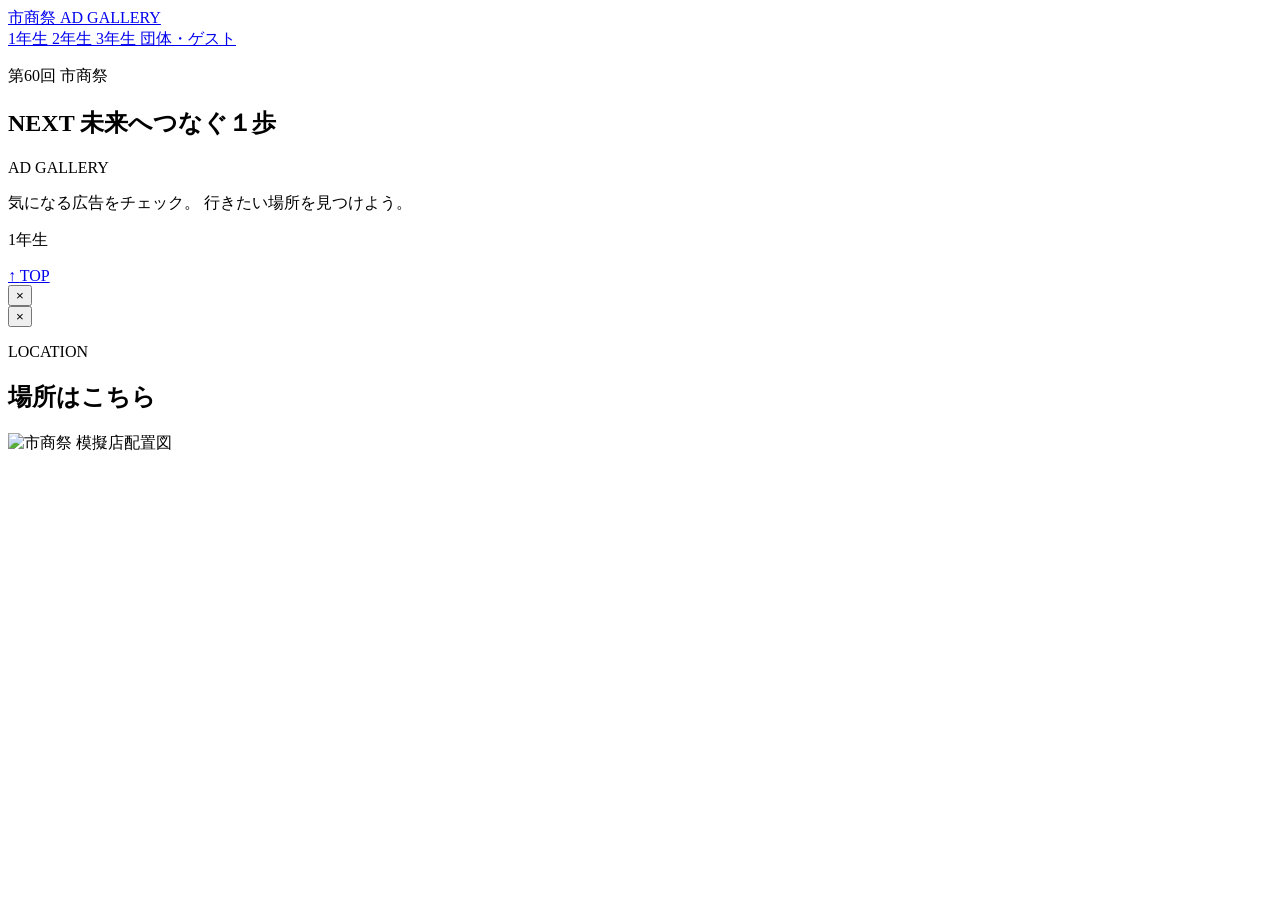
==== gallery-1.html @ 20b65d47 "Create gallery-1.html" ====
<!DOCTYPE html>
<html lang="ja">

<head>
  <meta charset="UTF-8">

  <meta
    name="viewport"
    content="width=device-width, initial-scale=1.0"
  >

  <title>1年生｜市商祭 AD GALLERY</title>

  <meta
    name="description"
    content="市商祭の1年生クラス広告ギャラリー。1A〜1Eの広告と模擬店の場所をチェックできます。"
  >

  <link
    rel="stylesheet"
    href="gallery.css"
  >
</head>


<body
  data-gallery-group="grade1"
  id="top"
>


  <!-- =========================
       FIXED HEADER
  ========================== -->

  <header class="gallery-header">

    <a
      href="#top"
      class="gallery-logo"
    >
      市商祭
      <span>AD GALLERY</span>
    </a>


    <nav class="grade-nav">

      <a
        href="gallery-1.html"
        class="grade-nav-link active"
      >
        1年生
      </a>

      <a
        href="gallery-2.html"
        class="grade-nav-link"
      >
        2年生
      </a>

      <a
        href="gallery-3.html"
        class="grade-nav-link"
      >
        3年生
      </a>

      <a
        href="gallery-other.html"
        class="grade-nav-link"
      >
        団体・ゲスト
      </a>

    </nav>

  </header>



  <main>


    <!-- =========================
         HERO
    ========================== -->

    <section class="gallery-hero">

      <div class="hero-decoration hero-decoration-a"></div>
      <div class="hero-decoration hero-decoration-b"></div>
      <div class="hero-decoration hero-decoration-c"></div>

      <p class="festival-label">
        第60回 市商祭
      </p>

      <h1>
        <span>NEXT</span>
        未来へつなぐ１歩
      </h1>

      <p class="gallery-title">
        AD GALLERY
      </p>

      <p class="gallery-intro">
        気になる広告をチェック。
        行きたい場所を見つけよう。
      </p>

    </section>



    <!-- =========================
         CLASS INDEX
    ========================== -->

    <section class="class-index">

      <p class="index-label">
        1年生
      </p>

      <div
        class="class-index-grid"
        id="classIndex"
      ></div>

    </section>



    <!-- =========================
         GALLERY
    ========================== -->

    <section
      class="ads-container"
      id="adsContainer"
    ></section>


  </main>



  <!-- TOP BUTTON -->

  <a
    href="#top"
    class="back-top"
    aria-label="ページ上部へ戻る"
  >
    ↑
    <span>TOP</span>
  </a>



  <!-- =========================
       IMAGE MODAL
  ========================== -->

  <div
    class="modal image-modal"
    id="imageModal"
    aria-hidden="true"
  >

    <button
      class="modal-close"
      data-close-modal
      aria-label="閉じる"
    >
      ×
    </button>

    <img
      src=""
      alt=""
      id="modalImage"
      class="modal-poster"
    >

  </div>



  <!-- =========================
       MAP MODAL
  ========================== -->

  <div
    class="modal map-modal"
    id="mapModal"
    aria-hidden="true"
  >

    <button
      class="modal-close"
      data-close-map
      aria-label="閉じる"
    >
      ×
    </button>

    <div class="map-modal-card">

      <div class="map-modal-heading">

        <p>
          LOCATION
        </p>

        <h2 id="mapModalTitle">
          場所はこちら
        </h2>

      </div>


      <div
        class="map-stage"
        id="mapStage"
      >

        <img
          src="images/gallery/map.jpg"
          alt="市商祭 模擬店配置図"
          class="map-image"
        >

        <div
          class="map-marker"
          id="mapMarker"
        >
          <span id="mapMarkerLabel"></span>
        </div>

      </div>

    </div>

  </div>



  <script src="gallery.js"></script>

</body>
</html>
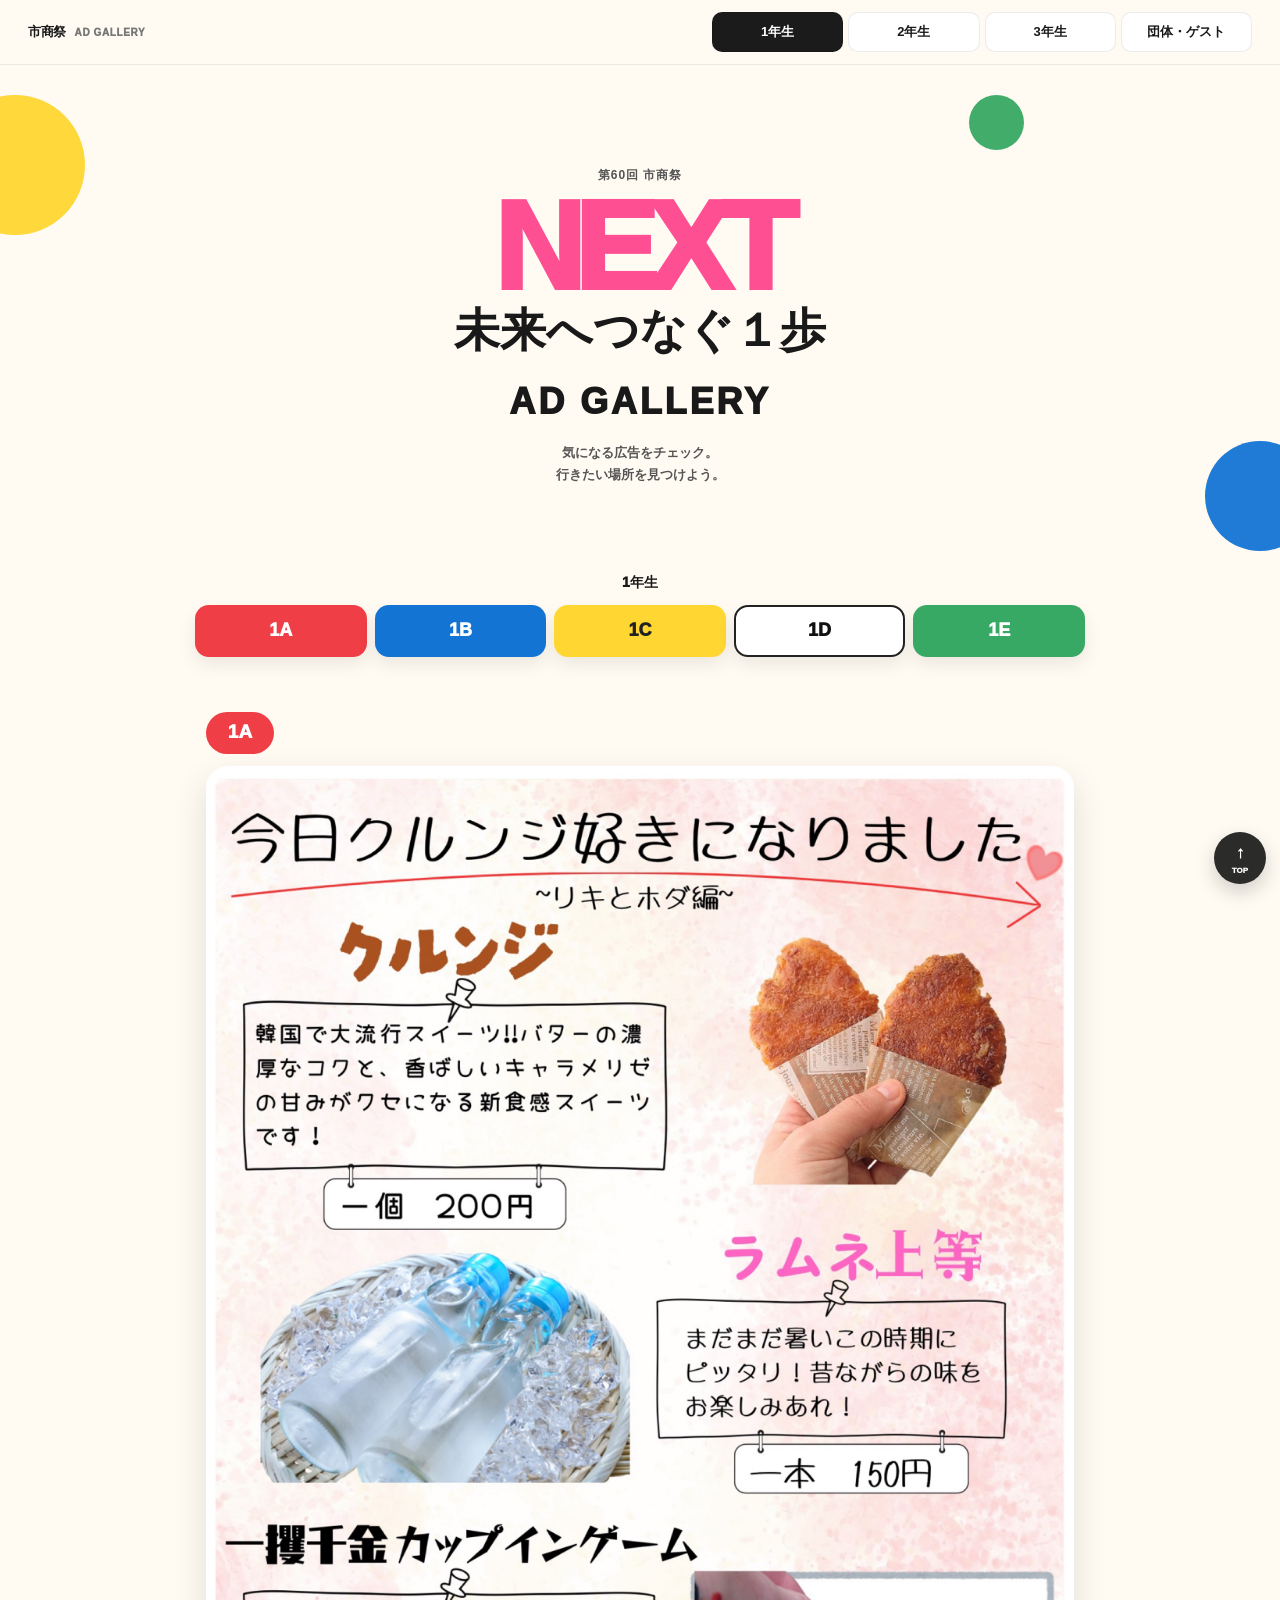
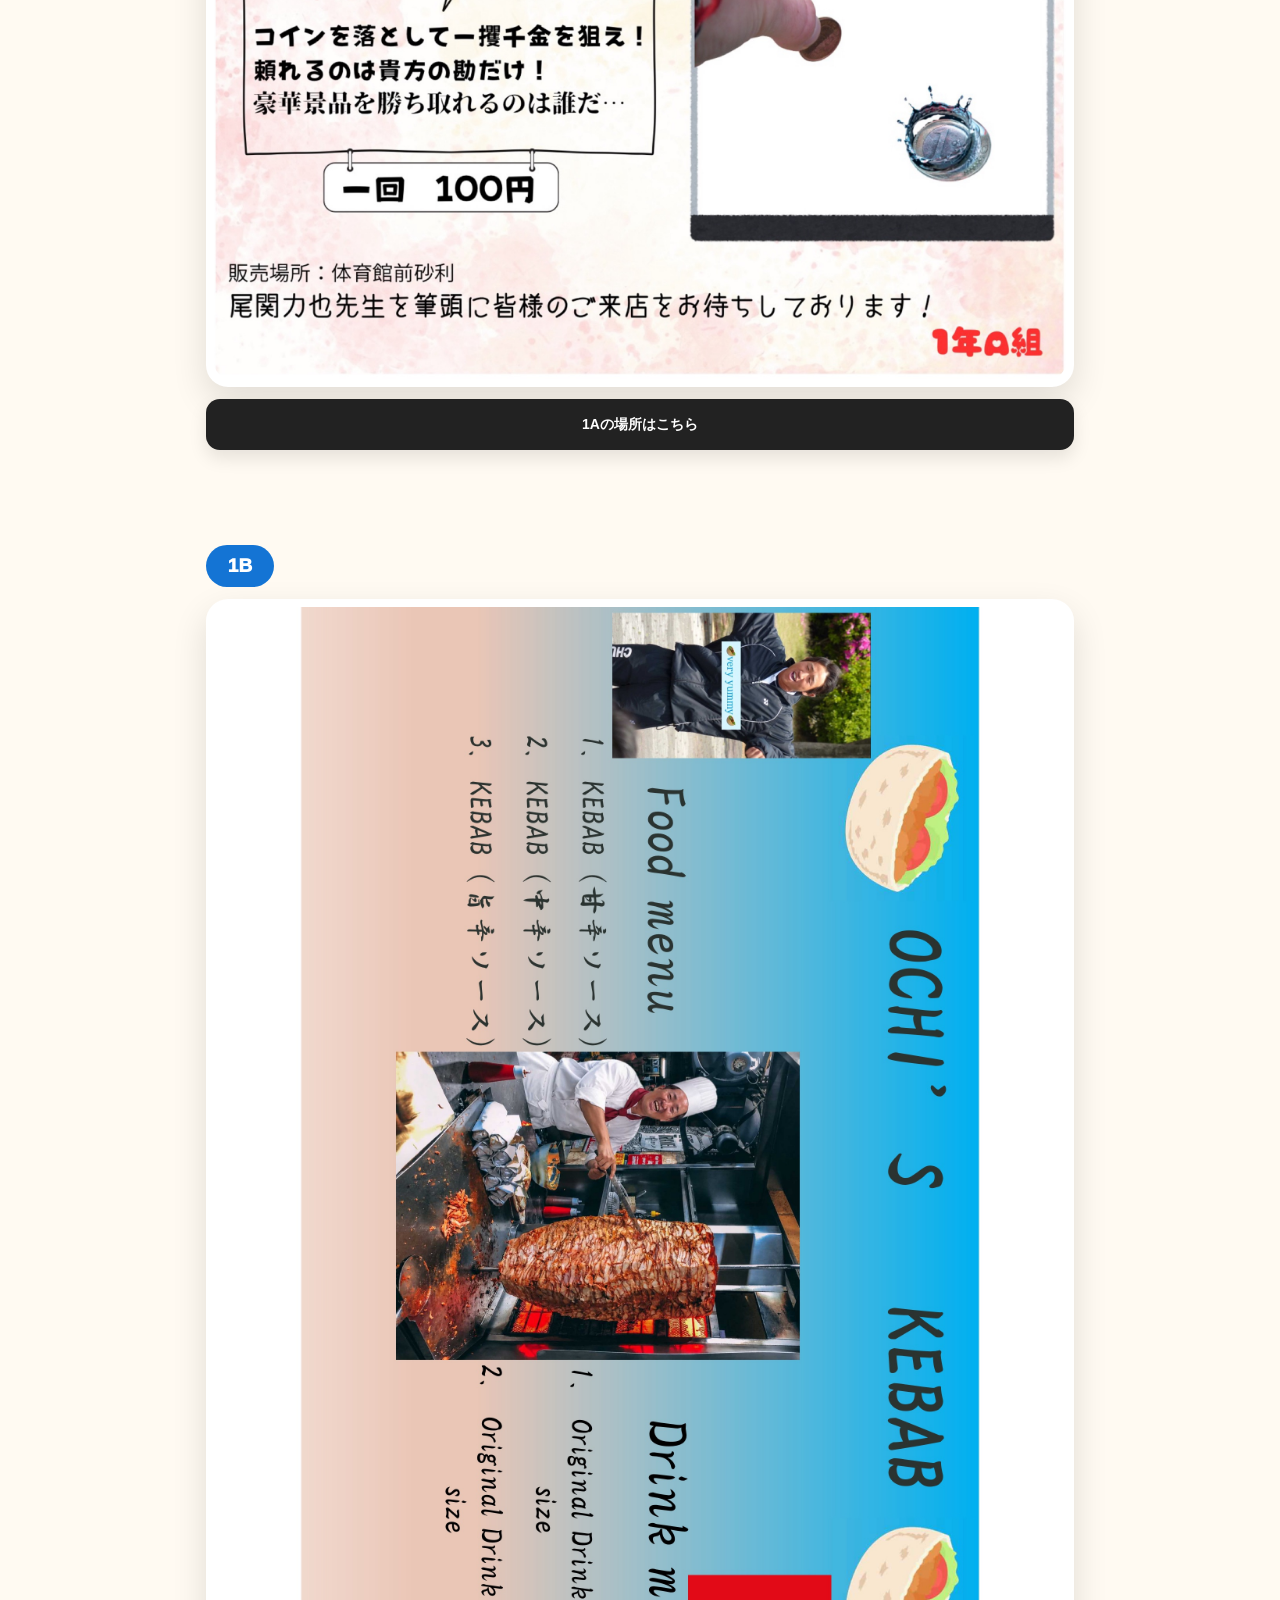
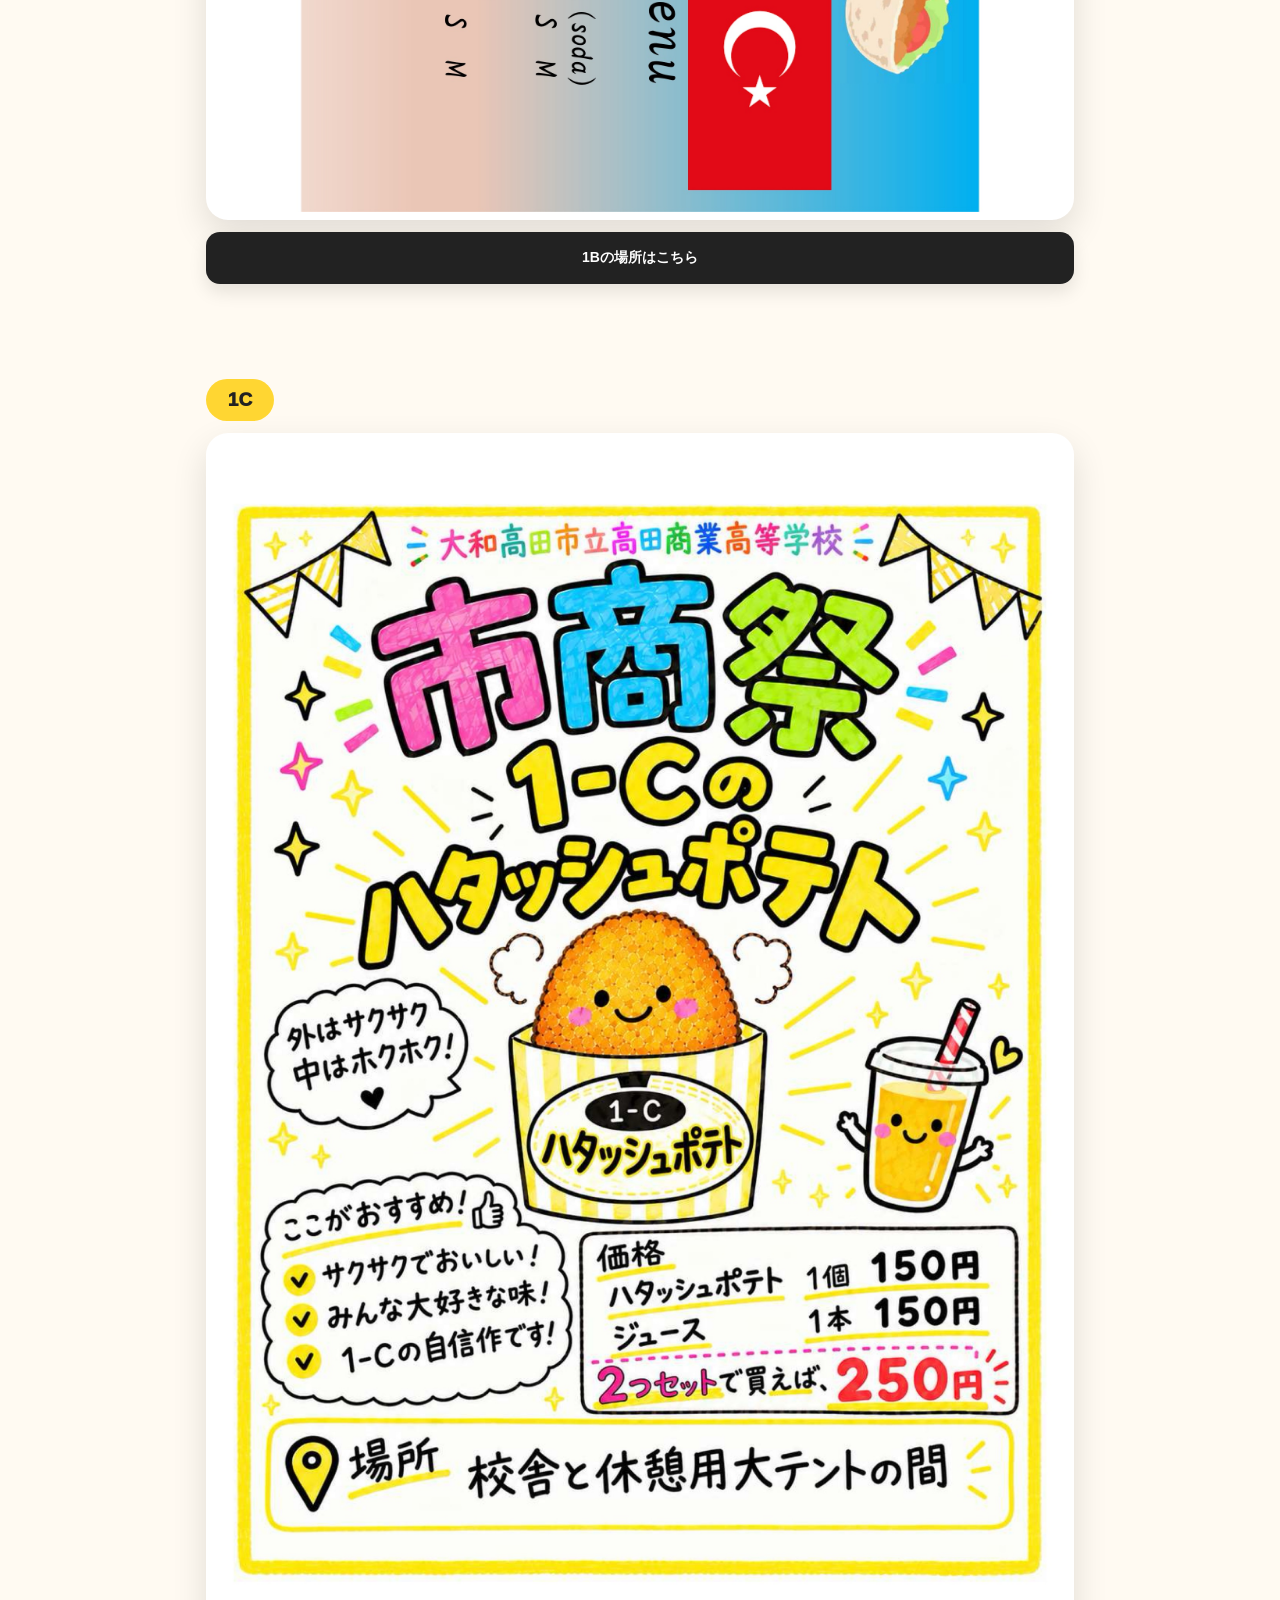
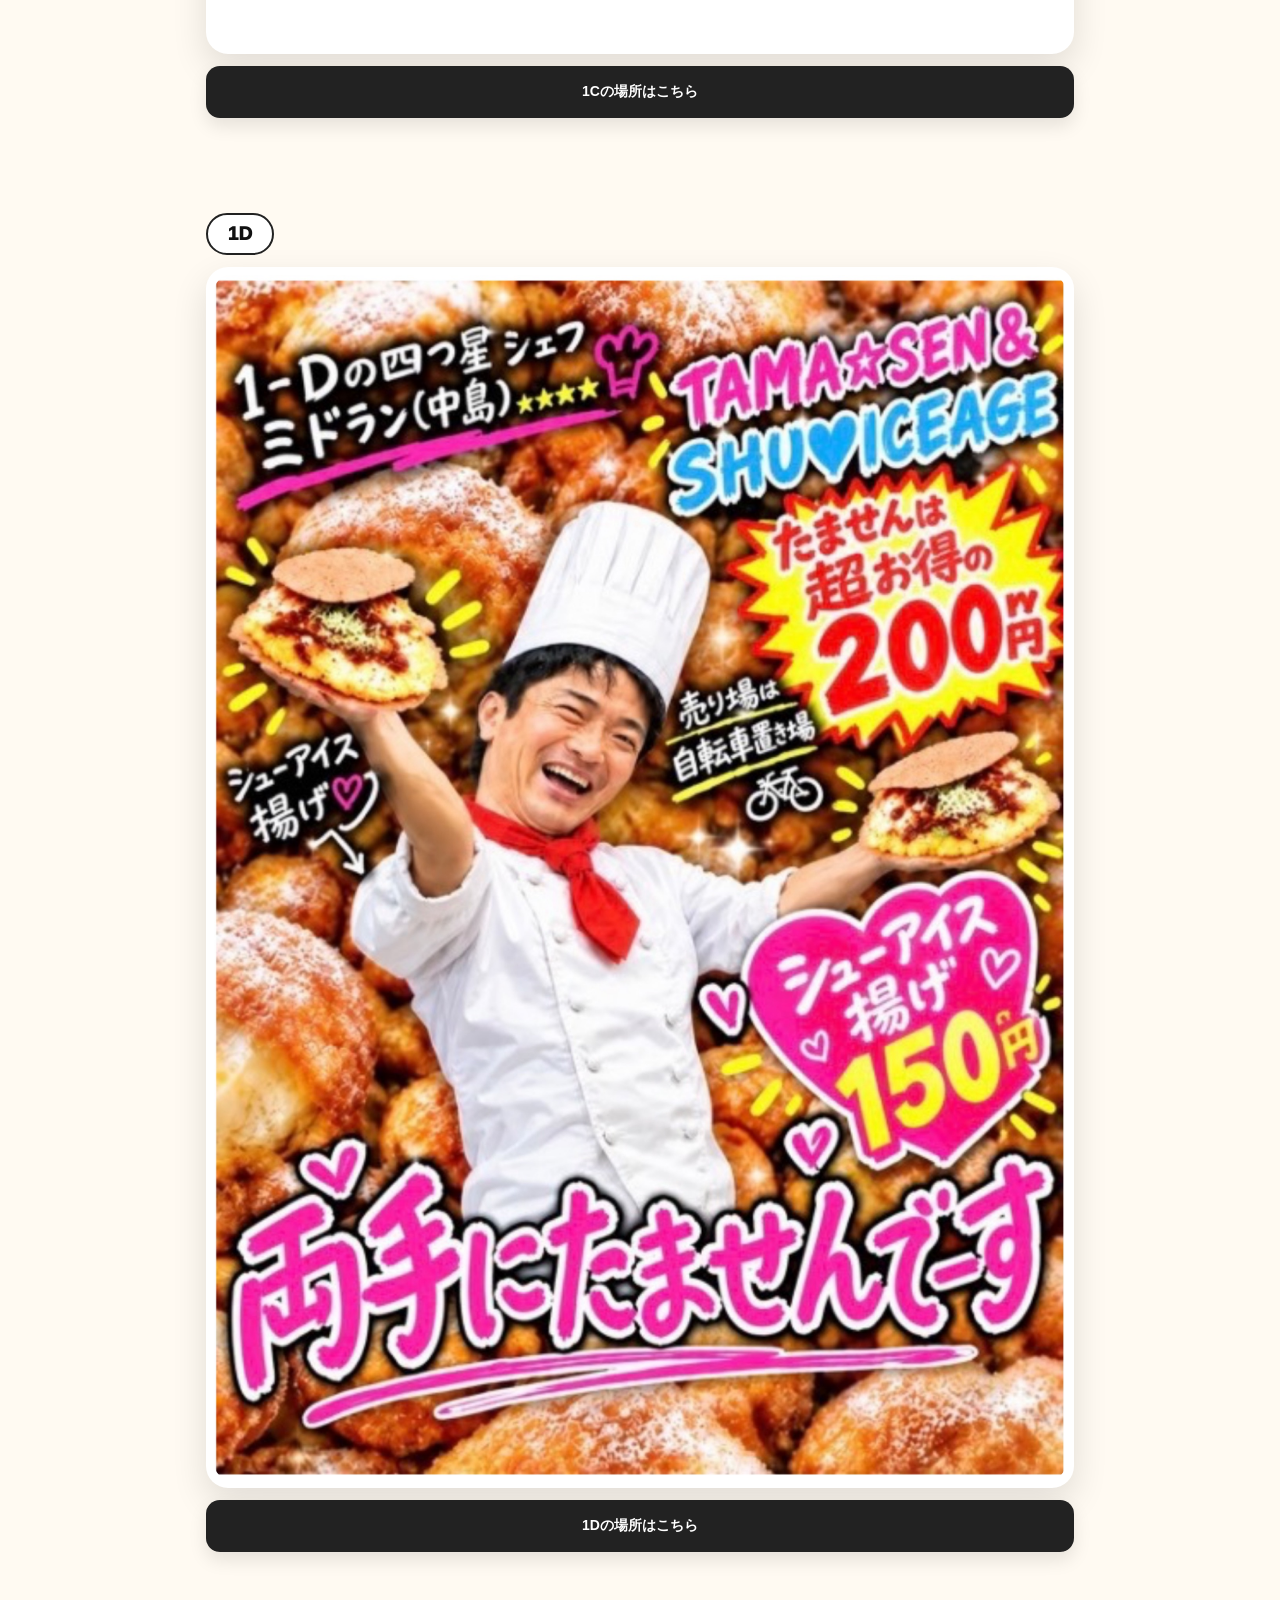
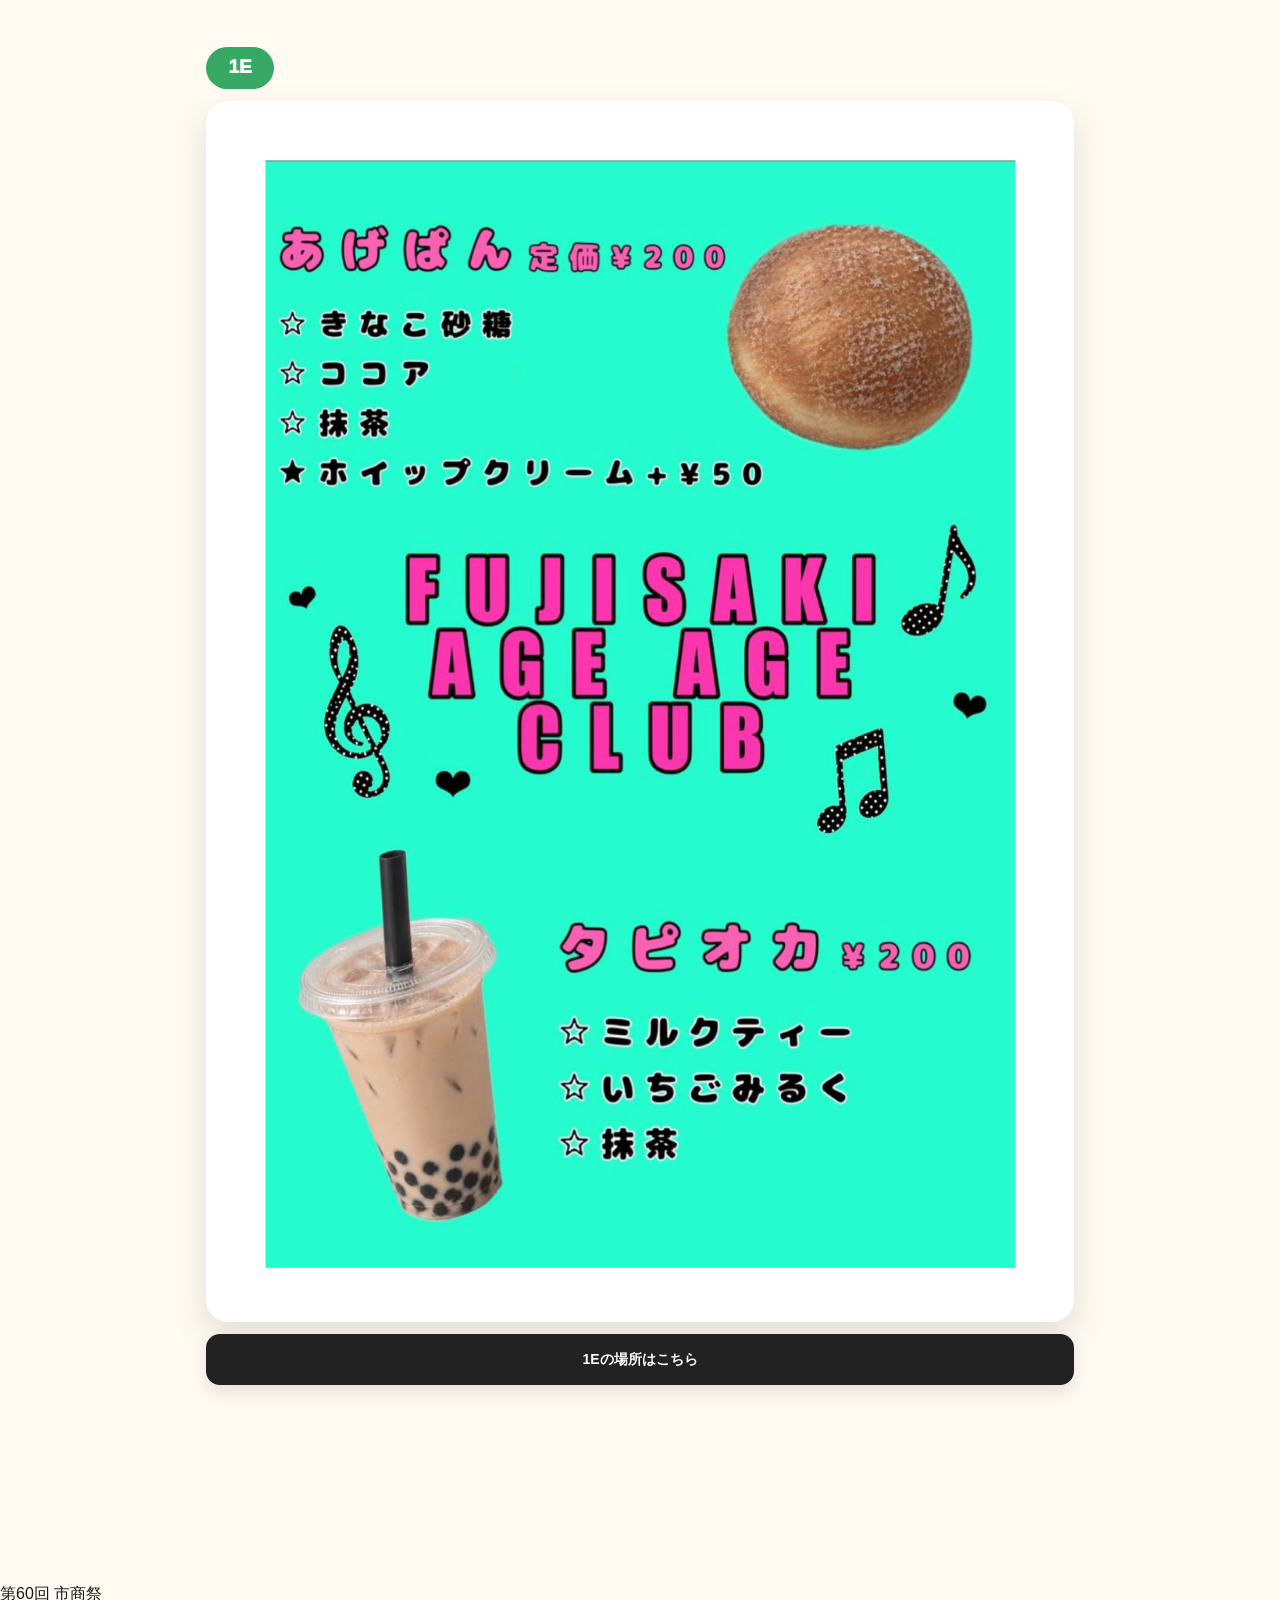
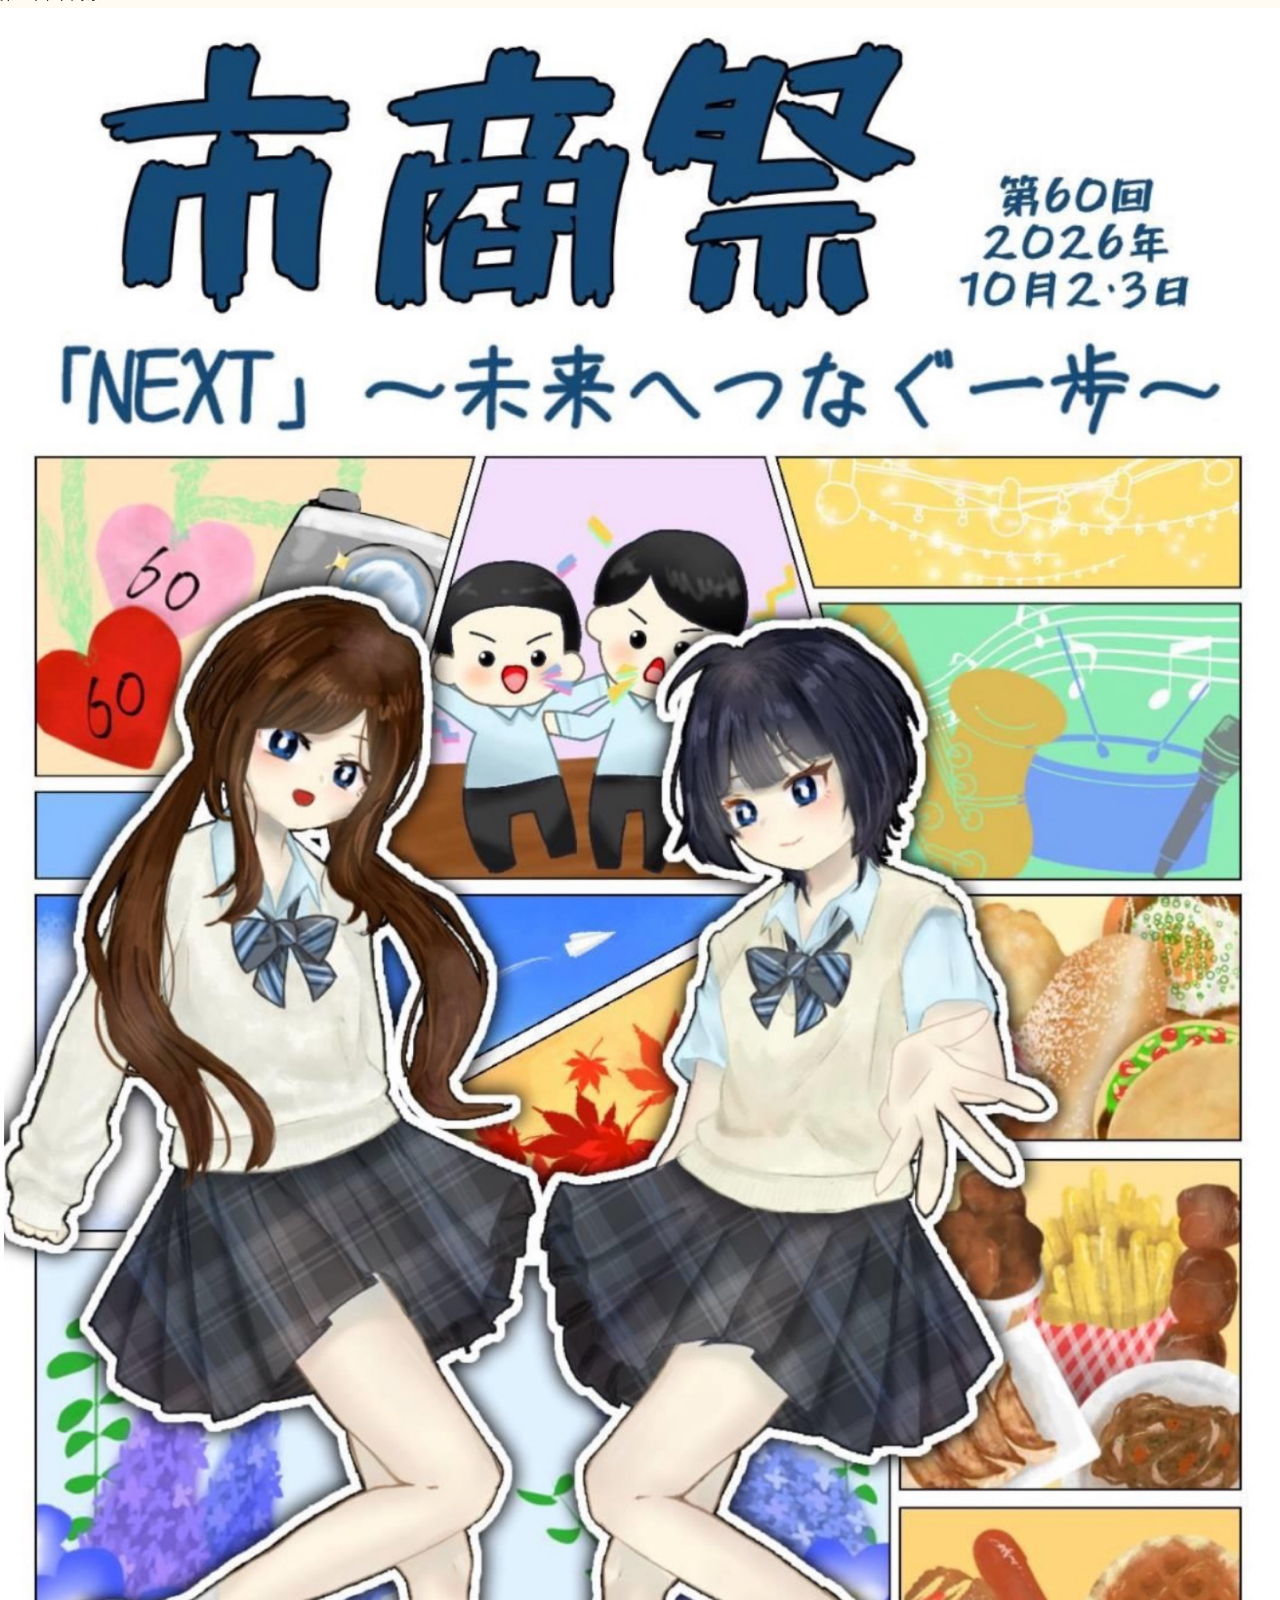
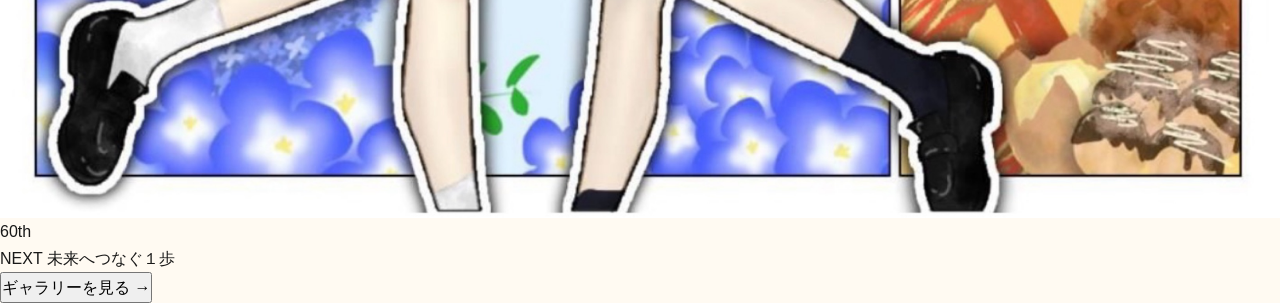
==== commit aa91c50a: "Update gallery-1.html" ====
--- a/gallery-1.html
+++ b/gallery-1.html
@@ -13,7 +13,7 @@
 
   <meta
     name="description"
-    content="市商祭の1年生クラス広告ギャラリー。1A〜1Eの広告と模擬店の場所をチェックできます。"
+    content="第60回市商祭 1年生の広告ギャラリーです。"
   >
 
   <link
@@ -24,8 +24,8 @@
 
 
 <body
+  id="top"
   data-gallery-group="grade1"
-  id="top"
 >
 
 
@@ -83,9 +83,7 @@
   <main>
 
 
-    <!-- =========================
-         HERO
-    ========================== -->
+    <!-- HERO -->
 
     <section class="gallery-hero">
 
@@ -107,7 +105,7 @@
       </p>
 
       <p class="gallery-intro">
-        気になる広告をチェック。
+        気になる広告をチェック。<br>
         行きたい場所を見つけよう。
       </p>
 
@@ -115,9 +113,7 @@
 
 
 
-    <!-- =========================
-         CLASS INDEX
-    ========================== -->
+    <!-- INDEX -->
 
     <section class="class-index">
 
@@ -134,9 +130,7 @@
 
 
 
-    <!-- =========================
-         GALLERY
-    ========================== -->
+    <!-- ADS -->
 
     <section
       class="ads-container"
@@ -148,7 +142,7 @@
 
 
 
-  <!-- TOP BUTTON -->
+  <!-- TOP -->
 
   <a
     href="#top"
@@ -162,8 +156,63 @@
 
 
   <!-- =========================
-       IMAGE MODAL
+       FIRST VISIT COVER
   ========================== -->
+
+  <div
+    class="cover-overlay"
+    id="coverOverlay"
+    aria-hidden="true"
+  >
+
+    <div class="cover-card">
+
+      <div class="cover-tag">
+        第60回 市商祭
+      </div>
+
+      <div class="cover-image-wrap">
+
+        <div class="cover-back-shape"></div>
+
+        <img
+          src="images/gallery/cover.jpg"
+          alt="第60回市商祭 表紙"
+          class="cover-image"
+        >
+
+        <span class="cover-sticker">
+          60th
+        </span>
+
+      </div>
+
+
+      <div class="cover-bottom">
+
+        <p class="cover-theme">
+          NEXT
+          <span>未来へつなぐ１歩</span>
+        </p>
+
+        <button
+          type="button"
+          class="cover-enter"
+          id="coverEnter"
+        >
+          ギャラリーを見る
+          <span>→</span>
+        </button>
+
+      </div>
+
+    </div>
+
+  </div>
+
+
+
+  <!-- IMAGE MODAL -->
 
   <div
     class="modal image-modal"
@@ -190,9 +239,7 @@
 
 
 
-  <!-- =========================
-       MAP MODAL
-  ========================== -->
+  <!-- MAP MODAL -->
 
   <div
     class="modal map-modal"
@@ -208,6 +255,7 @@
       ×
     </button>
 
+
     <div class="map-modal-card">
 
       <div class="map-modal-heading">
@@ -223,10 +271,7 @@
       </div>
 
 
-      <div
-        class="map-stage"
-        id="mapStage"
-      >
+      <div class="map-stage">
 
         <img
           src="images/gallery/map.jpg"
--- a/gallery.css
+++ b/gallery.css
@@ -0,0 +1,1353 @@
+/* ========================================
+   RESET
+======================================== */
+
+* {
+  box-sizing: border-box;
+  margin: 0;
+  padding: 0;
+}
+
+
+html {
+  scroll-behavior: smooth;
+  scroll-padding-top: 120px;
+}
+
+
+body {
+
+  font-family:
+    -apple-system,
+    BlinkMacSystemFont,
+    "Segoe UI",
+    "Noto Sans JP",
+    "Yu Gothic",
+    sans-serif;
+
+  color: #191919;
+
+  background:
+    #fffaf2;
+
+  line-height: 1.7;
+
+  overflow-x: hidden;
+
+}
+
+
+img {
+  display: block;
+  max-width: 100%;
+}
+
+
+a {
+  color: inherit;
+  text-decoration: none;
+}
+
+
+button {
+  font: inherit;
+}
+
+
+
+/* ========================================
+   COLORS
+======================================== */
+
+:root {
+
+  --red: #ef3e45;
+
+  --blue: #1474d4;
+
+  --yellow: #ffd632;
+
+  --black: #1b1b1b;
+
+  --green: #38a965;
+
+  --pink: #ff4f93;
+
+  --orange: #f06b40;
+
+  --cyan: #28c2e5;
+
+  --cream: #fffaf2;
+
+  --white: #ffffff;
+
+}
+
+
+
+/* ========================================
+   FIXED HEADER
+======================================== */
+
+.gallery-header {
+
+  position: sticky;
+
+  top: 0;
+
+  z-index: 1000;
+
+  padding:
+    10px
+    10px
+    11px;
+
+  background:
+    rgba(
+      255,
+      250,
+      242,
+      0.96
+    );
+
+  backdrop-filter:
+    blur(12px);
+
+  -webkit-backdrop-filter:
+    blur(12px);
+
+  border-bottom:
+    1px solid
+    rgba(
+      0,
+      0,
+      0,
+      0.07
+    );
+
+}
+
+
+.gallery-logo {
+
+  display: block;
+
+  margin-bottom: 8px;
+
+  font-size: 13px;
+
+  font-weight: 950;
+
+  letter-spacing: -0.02em;
+
+}
+
+
+.gallery-logo span {
+
+  margin-left: 5px;
+
+  color: #777;
+
+  font-size: 10px;
+
+  letter-spacing: 0.06em;
+
+}
+
+
+
+/* ========================================
+   PAGE NAV
+======================================== */
+
+.grade-nav {
+
+  display: grid;
+
+  grid-template-columns:
+    repeat(
+      4,
+      minmax(0, 1fr)
+    );
+
+  gap: 5px;
+
+}
+
+
+.grade-nav-link {
+
+  display: flex;
+
+  align-items: center;
+
+  justify-content: center;
+
+  min-height: 40px;
+
+  padding:
+    8px
+    3px;
+
+  border:
+    1px solid
+    rgba(
+      0,
+      0,
+      0,
+      0.08
+    );
+
+  border-radius: 10px;
+
+  text-align: center;
+
+  background: #fff;
+
+  font-size:
+    clamp(
+      10px,
+      2.8vw,
+      13px
+    );
+
+  font-weight: 900;
+
+  line-height: 1.2;
+
+  white-space: nowrap;
+
+  transition:
+    transform 0.2s ease,
+    background 0.2s ease,
+    color 0.2s ease;
+
+}
+
+
+.grade-nav-link:active {
+
+  transform:
+    scale(0.96);
+
+}
+
+
+.grade-nav-link.active {
+
+  color: #fff;
+
+  background:
+    var(--black);
+
+}
+
+
+
+/* ========================================
+   HERO
+======================================== */
+
+.gallery-hero {
+
+  position: relative;
+
+  overflow: hidden;
+
+  padding:
+    70px
+    20px
+    65px;
+
+  text-align: center;
+
+  background:
+    var(--cream);
+
+}
+
+
+.festival-label {
+
+  position: relative;
+
+  z-index: 2;
+
+  color: #555;
+
+  font-size: 12px;
+
+  font-weight: 900;
+
+  letter-spacing: 0.08em;
+
+}
+
+
+.gallery-hero h1 {
+
+  position: relative;
+
+  z-index: 2;
+
+  margin-top: 8px;
+
+  font-size:
+    clamp(
+      24px,
+      8vw,
+      46px
+    );
+
+  line-height: 1.1;
+
+  font-weight: 950;
+
+}
+
+
+.gallery-hero h1 span {
+
+  display: block;
+
+  margin-bottom: 4px;
+
+  color:
+    var(--pink);
+
+  font-size:
+    clamp(
+      65px,
+      21vw,
+      125px
+    );
+
+  line-height: 0.86;
+
+  letter-spacing: -0.08em;
+
+}
+
+
+.gallery-title {
+
+  position: relative;
+
+  z-index: 2;
+
+  margin-top: 16px;
+
+  font-size:
+    clamp(
+      20px,
+      6vw,
+      36px
+    );
+
+  font-weight: 950;
+
+  letter-spacing: 0.08em;
+
+}
+
+
+.gallery-intro {
+
+  position: relative;
+
+  z-index: 2;
+
+  margin-top: 9px;
+
+  color: #555;
+
+  font-size: 13px;
+
+  font-weight: 700;
+
+}
+
+
+
+/* ========================================
+   HERO DECORATION
+======================================== */
+
+.hero-decoration {
+
+  position: absolute;
+
+  border-radius: 50%;
+
+  opacity: 0.95;
+
+}
+
+
+.hero-decoration-a {
+
+  width: 140px;
+
+  height: 140px;
+
+  left: -55px;
+
+  top: 30px;
+
+  background:
+    var(--yellow);
+
+}
+
+
+.hero-decoration-b {
+
+  width: 110px;
+
+  height: 110px;
+
+  right: -35px;
+
+  bottom: 25px;
+
+  background:
+    var(--blue);
+
+}
+
+
+.hero-decoration-c {
+
+  width: 55px;
+
+  height: 55px;
+
+  right: 20%;
+
+  top: 30px;
+
+  background:
+    var(--green);
+
+}
+
+
+
+/* ========================================
+   CLASS / GROUP INDEX
+======================================== */
+
+.class-index {
+
+  position: relative;
+
+  z-index: 4;
+
+  max-width: 950px;
+
+  margin:
+    -25px
+    auto
+    35px;
+
+  padding: 18px;
+
+}
+
+
+.index-label {
+
+  margin-bottom: 10px;
+
+  text-align: center;
+
+  font-size: 14px;
+
+  font-weight: 950;
+
+}
+
+
+.class-index-grid {
+
+  display: grid;
+
+  grid-template-columns:
+    repeat(
+      5,
+      1fr
+    );
+
+  gap: 8px;
+
+}
+
+
+.index-button {
+
+  min-height: 52px;
+
+  display: flex;
+
+  align-items: center;
+
+  justify-content: center;
+
+  padding:
+    5px;
+
+  border-radius: 14px;
+
+  text-align: center;
+
+  font-size: 18px;
+
+  font-weight: 950;
+
+  line-height: 1.2;
+
+  box-shadow:
+    0
+    8px
+    18px
+    rgba(
+      0,
+      0,
+      0,
+      0.08
+    );
+
+  transition:
+    transform 0.2s ease;
+
+}
+
+
+.index-button:active {
+
+  transform:
+    scale(0.94);
+
+}
+
+
+
+/* ========================================
+   CLASS COLORS
+======================================== */
+
+.color-a {
+
+  color: #fff;
+
+  background:
+    var(--red);
+
+}
+
+
+.color-b {
+
+  color: #fff;
+
+  background:
+    var(--blue);
+
+}
+
+
+.color-c {
+
+  color: #222;
+
+  background:
+    var(--yellow);
+
+}
+
+
+.color-d {
+
+  color: #111;
+
+  background: #fff;
+
+  border:
+    2px solid #222;
+
+}
+
+
+.color-e {
+
+  color: #fff;
+
+  background:
+    var(--green);
+
+}
+
+
+
+/* ========================================
+   OTHER INDEX
+======================================== */
+
+.other-index {
+
+  grid-template-columns:
+    repeat(
+      2,
+      1fr
+    );
+
+}
+
+
+.other-index-button {
+
+  min-height: 52px;
+
+  padding:
+    8px
+    6px;
+
+  color: #fff;
+
+  background:
+    linear-gradient(
+      135deg,
+      var(--pink),
+      var(--orange)
+    );
+
+  font-size: 12px;
+
+  line-height: 1.25;
+
+}
+
+
+
+/* ========================================
+   ADS
+======================================== */
+
+.ads-container {
+
+  width: 100%;
+
+  max-width: 900px;
+
+  margin: 0 auto;
+
+  padding:
+    0
+    16px
+    100px;
+
+}
+
+
+.ad-card {
+
+  margin-bottom: 70px;
+
+  scroll-margin-top: 120px;
+
+}
+
+
+.ad-heading {
+
+  margin-bottom: 12px;
+
+  display: flex;
+
+  align-items: center;
+
+  gap: 10px;
+
+}
+
+
+.ad-class-label {
+
+  display: inline-flex;
+
+  align-items: center;
+
+  justify-content: center;
+
+  min-width: 68px;
+
+  min-height: 42px;
+
+  padding:
+    7px
+    15px;
+
+  border-radius: 999px;
+
+  text-align: center;
+
+  font-size: 19px;
+
+  font-weight: 950;
+
+  line-height: 1.2;
+
+}
+
+
+.group-label {
+
+  color: #fff;
+
+  background:
+    linear-gradient(
+      135deg,
+      var(--pink),
+      var(--orange)
+    );
+
+}
+
+
+
+/* ========================================
+   POSTER
+======================================== */
+
+.ad-poster-frame {
+
+  width: 100%;
+
+  overflow: hidden;
+
+  padding: 5px;
+
+  border-radius: 22px;
+
+  background: white;
+
+  box-shadow:
+    0
+    14px
+    35px
+    rgba(
+      0,
+      0,
+      0,
+      0.12
+    );
+
+}
+
+
+.ad-poster {
+
+  display: block;
+
+  width: 100%;
+
+  height: auto;
+
+  max-height: none;
+
+  object-fit: contain;
+
+  border-radius: 17px;
+
+  cursor: zoom-in;
+
+}
+
+
+
+/* ========================================
+   LOCATION BUTTON
+======================================== */
+
+.location-button {
+
+  width: 100%;
+
+  margin-top: 12px;
+
+  padding:
+    14px
+    18px;
+
+  border: 0;
+
+  border-radius: 14px;
+
+  color: white;
+
+  background: #222;
+
+  font-size: 14px;
+
+  font-weight: 900;
+
+  cursor: pointer;
+
+  box-shadow:
+    0
+    8px
+    18px
+    rgba(
+      0,
+      0,
+      0,
+      0.10
+    );
+
+  transition:
+    transform 0.2s ease,
+    opacity 0.2s ease;
+
+}
+
+
+.location-button:active {
+
+  transform:
+    scale(0.98);
+
+}
+
+
+
+/* ========================================
+   DAY 1 NOTICE
+======================================== */
+
+.day1-notice {
+
+  margin-top: 12px;
+
+  padding:
+    15px
+    16px;
+
+  border:
+    2px solid
+    #ff9e32;
+
+  border-radius: 15px;
+
+  background:
+    #fff8e9;
+
+}
+
+
+.day1-badge {
+
+  display: inline-block;
+
+  margin-bottom: 5px;
+
+  padding:
+    3px
+    10px;
+
+  border-radius: 999px;
+
+  color: #fff;
+
+  background:
+    #f28a18;
+
+  font-size: 11px;
+
+  font-weight: 950;
+
+  letter-spacing: 0.08em;
+
+}
+
+
+.day1-notice p {
+
+  margin: 0;
+
+  color: #333;
+
+  font-size: 14px;
+
+  font-weight: 800;
+
+  line-height: 1.6;
+
+}
+
+
+
+/* ========================================
+   TOP BUTTON
+======================================== */
+
+.back-top {
+
+  position: fixed;
+
+  right: 14px;
+
+  bottom: 16px;
+
+  z-index: 800;
+
+  width: 52px;
+
+  height: 52px;
+
+  display: flex;
+
+  flex-direction: column;
+
+  align-items: center;
+
+  justify-content: center;
+
+  border-radius: 50%;
+
+  color: white;
+
+  background:
+    rgba(
+      20,
+      20,
+      20,
+      0.90
+    );
+
+  font-size: 16px;
+
+  font-weight: 950;
+
+  box-shadow:
+    0
+    8px
+    20px
+    rgba(
+      0,
+      0,
+      0,
+      0.18
+    );
+
+}
+
+
+.back-top span {
+
+  margin-top: -2px;
+
+  font-size: 8px;
+
+}
+
+
+
+/* ========================================
+   MODAL
+======================================== */
+
+.modal {
+
+  position: fixed;
+
+  inset: 0;
+
+  z-index: 2000;
+
+  display: none;
+
+  align-items: center;
+
+  justify-content: center;
+
+  padding: 16px;
+
+  background:
+    rgba(
+      0,
+      0,
+      0,
+      0.92
+    );
+
+}
+
+
+.modal.is-open {
+
+  display: flex;
+
+}
+
+
+.modal-close {
+
+  position: fixed;
+
+  right: 14px;
+
+  top: 14px;
+
+  z-index: 2200;
+
+  width: 44px;
+
+  height: 44px;
+
+  border: 0;
+
+  border-radius: 50%;
+
+  color: #222;
+
+  background: white;
+
+  font-size: 28px;
+
+  line-height: 1;
+
+  cursor: pointer;
+
+}
+
+
+
+/* ========================================
+   IMAGE MODAL
+======================================== */
+
+.modal-poster {
+
+  width: auto;
+
+  height: auto;
+
+  max-width: 96vw;
+
+  max-height: 94vh;
+
+  object-fit: contain;
+
+}
+
+
+
+/* ========================================
+   MAP MODAL
+======================================== */
+
+.map-modal-card {
+
+  width:
+    min(
+      96vw,
+      1000px
+    );
+
+  max-height: 92vh;
+
+  overflow-y: auto;
+
+  padding: 16px;
+
+  border-radius: 22px;
+
+  background: white;
+
+}
+
+
+.map-modal-heading {
+
+  padding:
+    3px
+    4px
+    12px;
+
+}
+
+
+.map-modal-heading p {
+
+  color: #888;
+
+  font-size: 10px;
+
+  font-weight: 900;
+
+  letter-spacing: 0.12em;
+
+}
+
+
+.map-modal-heading h2 {
+
+  font-size:
+    clamp(
+      24px,
+      7vw,
+      40px
+    );
+
+  line-height: 1.1;
+
+}
+
+
+.map-stage {
+
+  position: relative;
+
+  width: 100%;
+
+  overflow: hidden;
+
+  border-radius: 14px;
+
+  background: #f3f3f3;
+
+}
+
+
+.map-image {
+
+  display: block;
+
+  width: 100%;
+
+  height: auto;
+
+}
+
+
+
+/* ========================================
+   MAP MARKER
+======================================== */
+
+.map-marker {
+
+  position: absolute;
+
+  left: 50%;
+
+  top: 50%;
+
+  min-width: 62px;
+
+  min-height: 62px;
+
+  padding:
+    8px;
+
+  display: flex;
+
+  align-items: center;
+
+  justify-content: center;
+
+  border:
+    5px solid
+    var(--pink);
+
+  border-radius: 999px;
+
+  color: white;
+
+  background:
+    rgba(
+      255,
+      79,
+      147,
+      0.85
+    );
+
+  font-size: 12px;
+
+  font-weight: 950;
+
+  line-height: 1.1;
+
+  text-align: center;
+
+  transform:
+    translate(
+      -50%,
+      -50%
+    );
+
+  box-shadow:
+    0
+    0
+    0
+    8px
+    rgba(
+      255,
+      79,
+      147,
+      0.22
+    );
+
+  animation:
+    markerPulse
+    1.5s
+    infinite;
+
+}
+
+
+@keyframes markerPulse {
+
+  0%,
+  100% {
+
+    transform:
+      translate(
+        -50%,
+        -50%
+      )
+      scale(1);
+
+  }
+
+  50% {
+
+    transform:
+      translate(
+        -50%,
+        -50%
+      )
+      scale(1.08);
+
+  }
+
+}
+
+
+
+/* ========================================
+   PC
+======================================== */
+
+@media (
+  min-width: 800px
+) {
+
+  .gallery-header {
+
+    padding:
+      12px
+      28px;
+
+    display: flex;
+
+    align-items: center;
+
+    justify-content: space-between;
+
+  }
+
+
+  .gallery-logo {
+
+    margin-bottom: 0;
+
+  }
+
+
+  .grade-nav {
+
+    width: 540px;
+
+  }
+
+
+  .gallery-hero {
+
+    padding:
+      100px
+      30px
+      90px;
+
+  }
+
+
+  .class-index {
+
+    padding:
+      20px
+      30px;
+
+  }
+
+
+  .ad-card {
+
+    margin-bottom: 95px;
+
+  }
+
+
+  .ad-poster-frame {
+
+    padding: 8px;
+
+  }
+
+
+  .other-index {
+
+    grid-template-columns:
+      repeat(
+        4,
+        1fr
+      );
+
+  }
+
+}
+
+
+
+/* ========================================
+   VERY SMALL SCREEN
+======================================== */
+
+@media (
+  max-width: 380px
+) {
+
+  .grade-nav-link {
+
+    font-size: 9px;
+
+  }
+
+
+  .gallery-header {
+
+    padding-left: 6px;
+
+    padding-right: 6px;
+
+  }
+
+
+  .other-index-button {
+
+    font-size: 11px;
+
+  }
+
+}
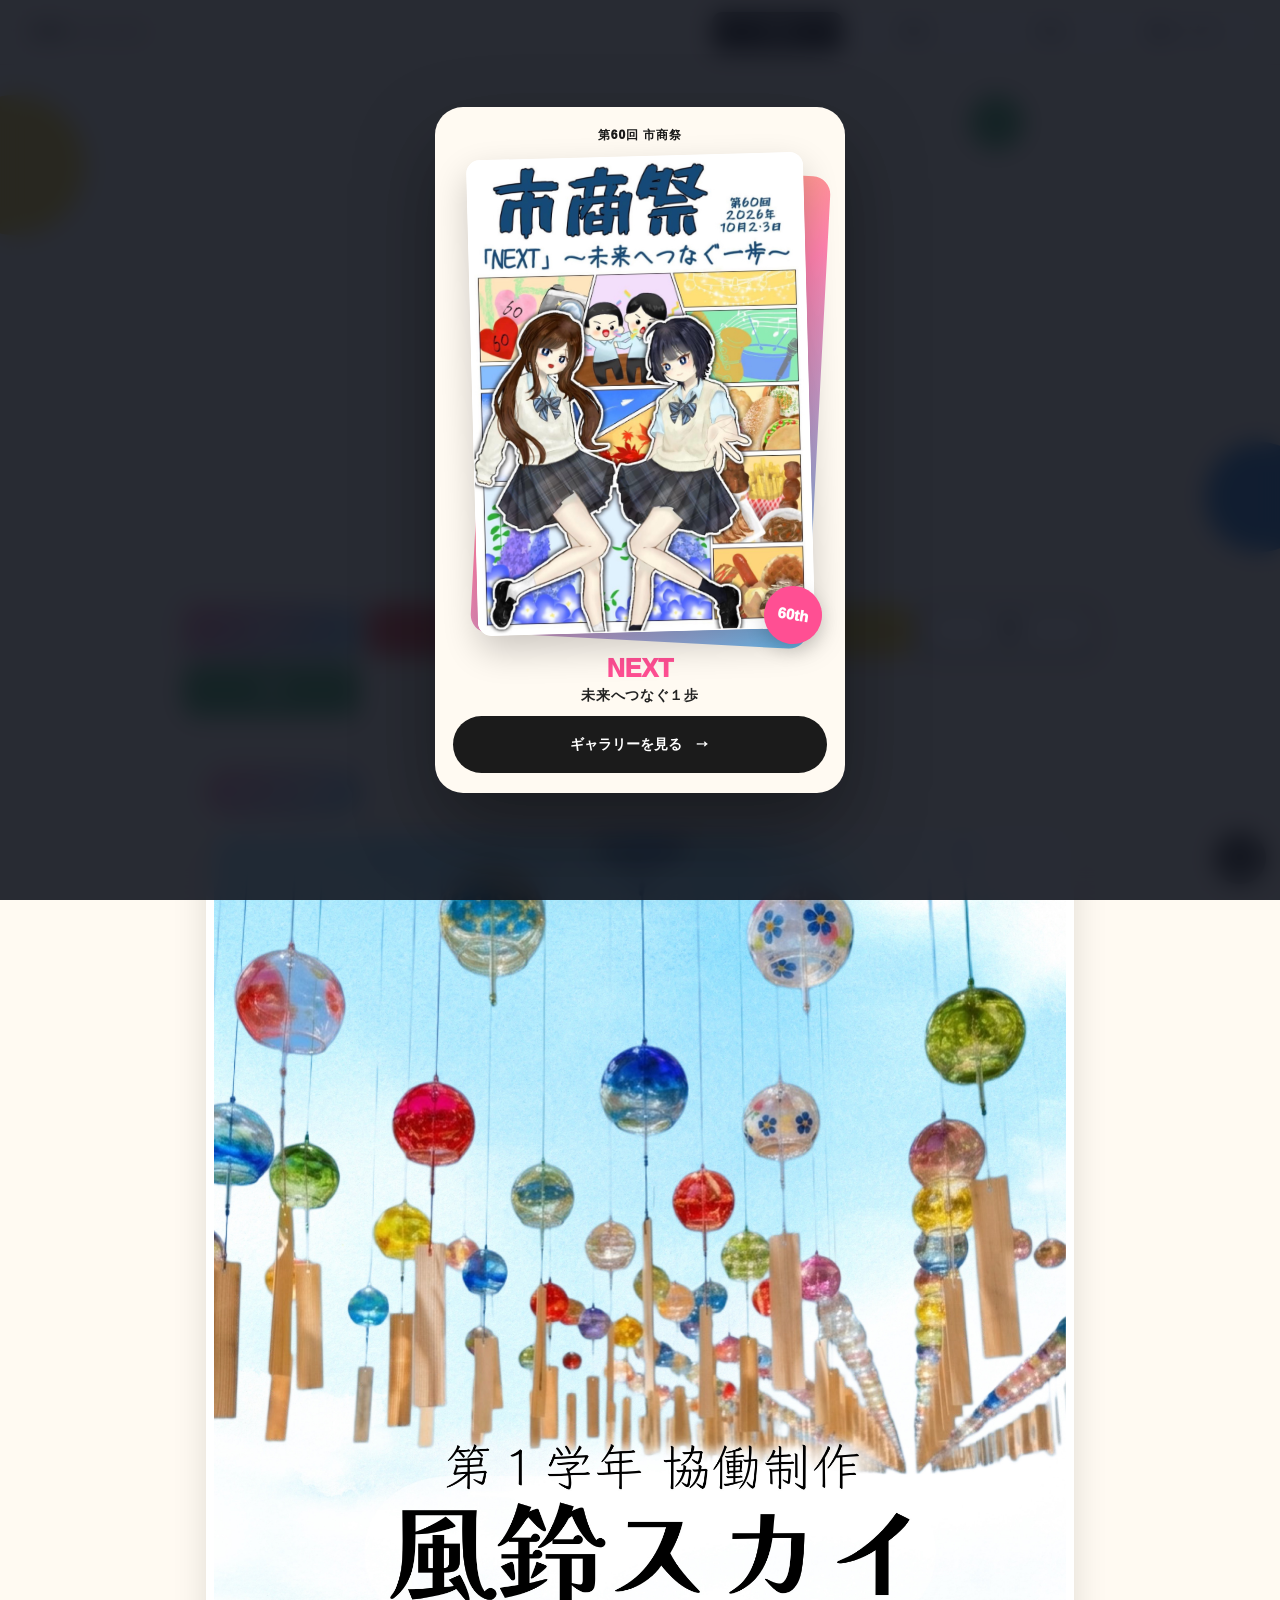
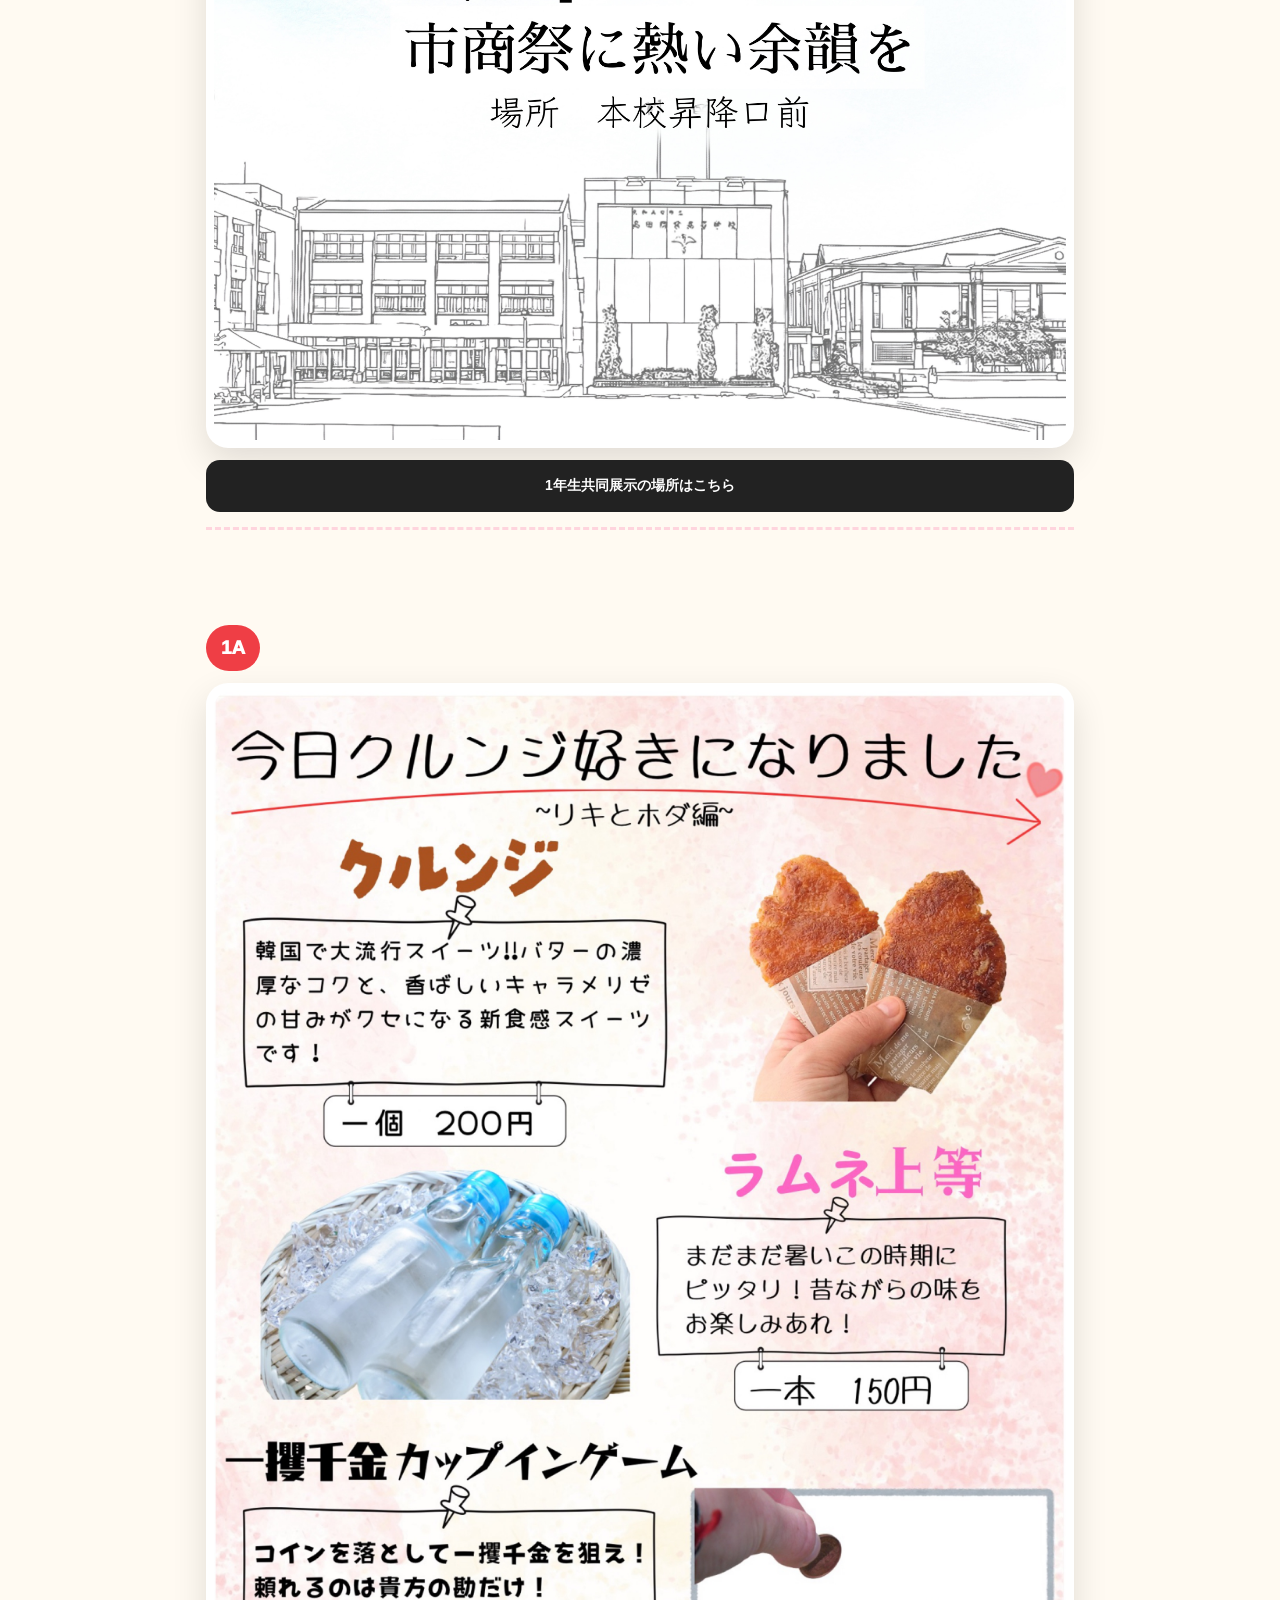
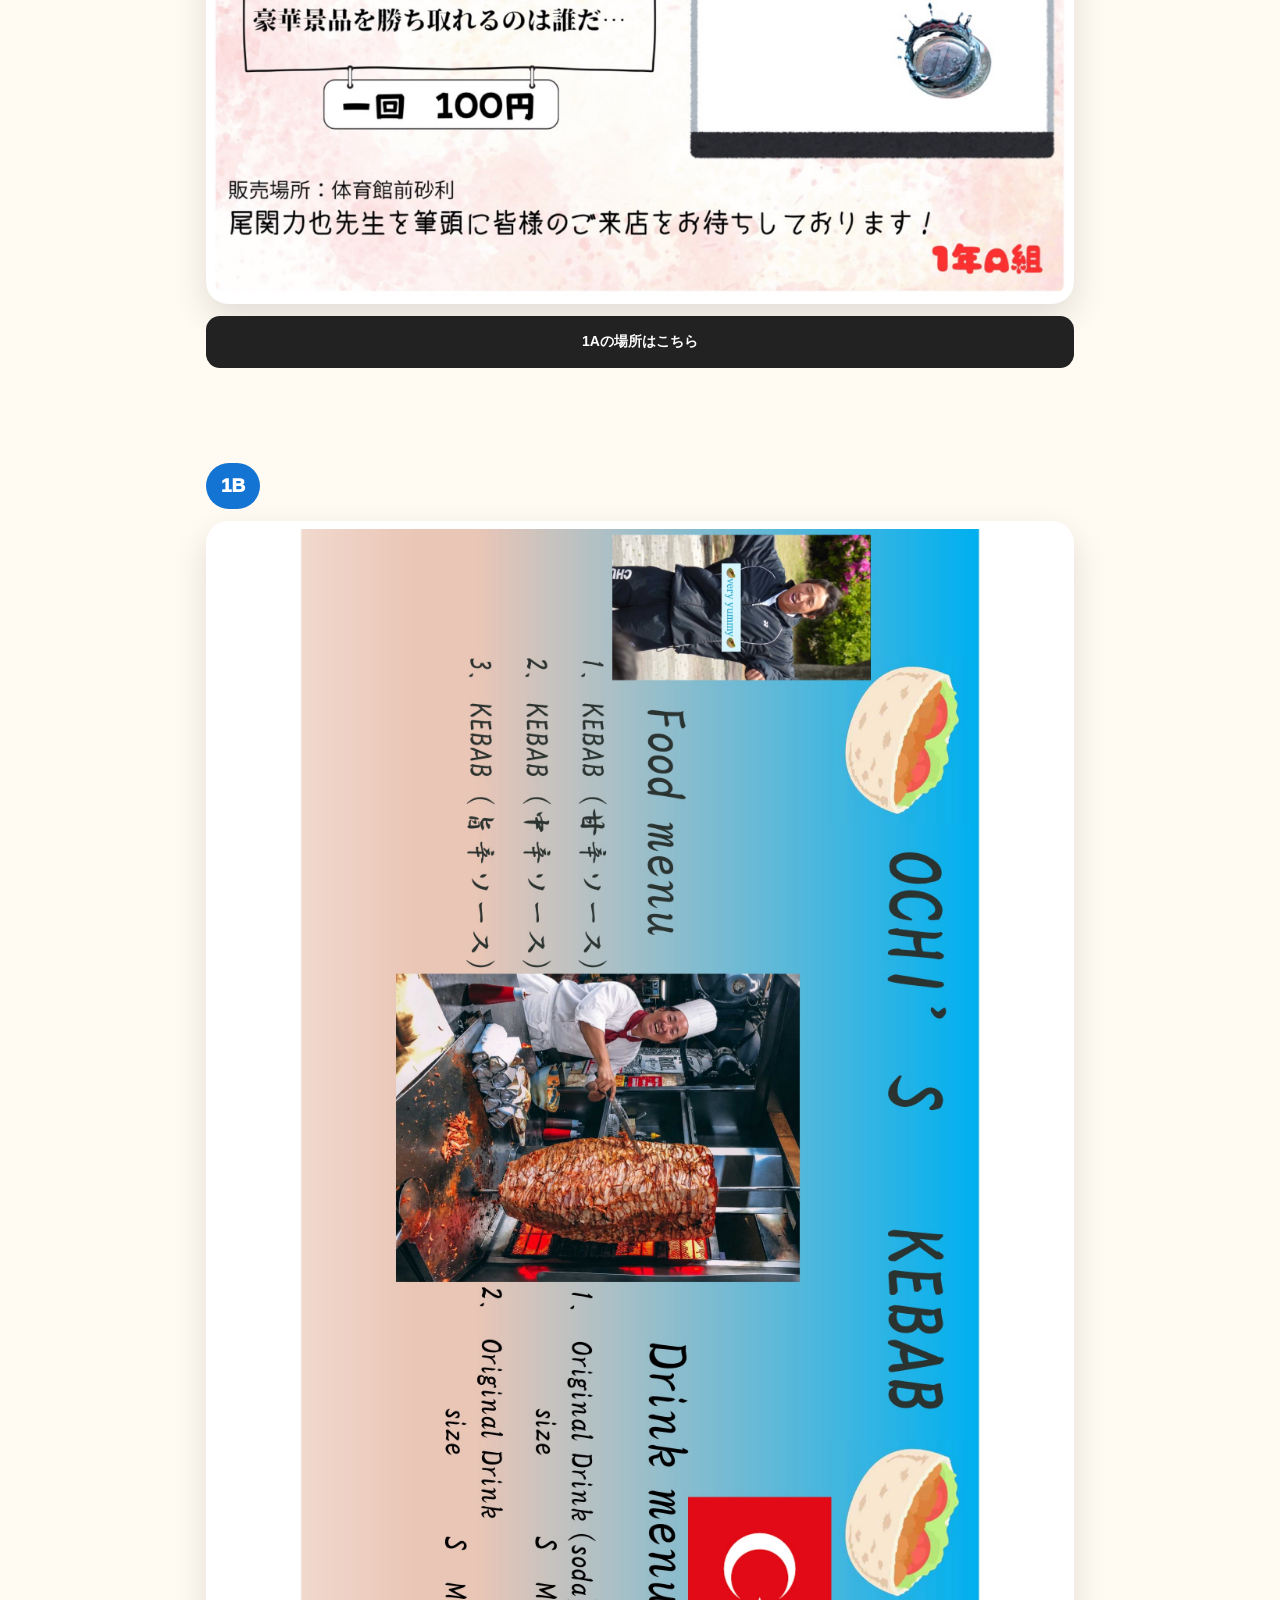
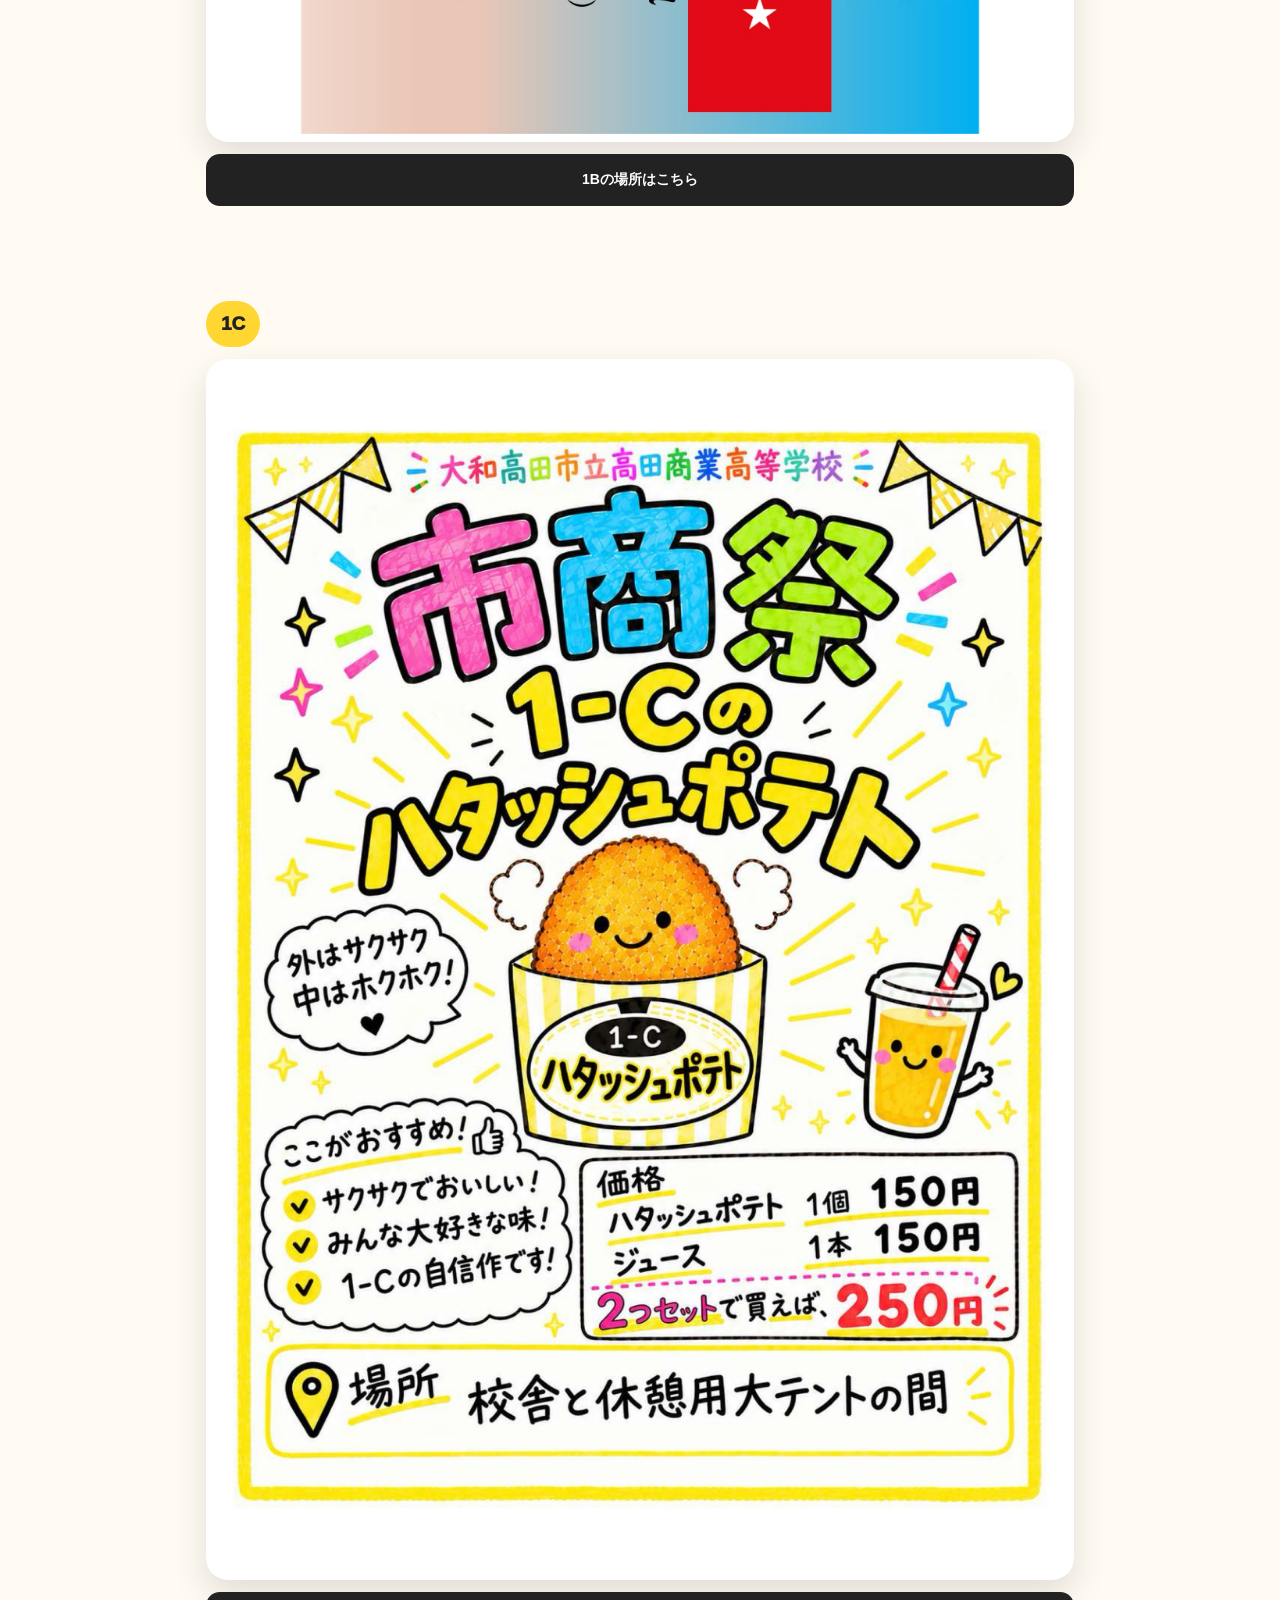
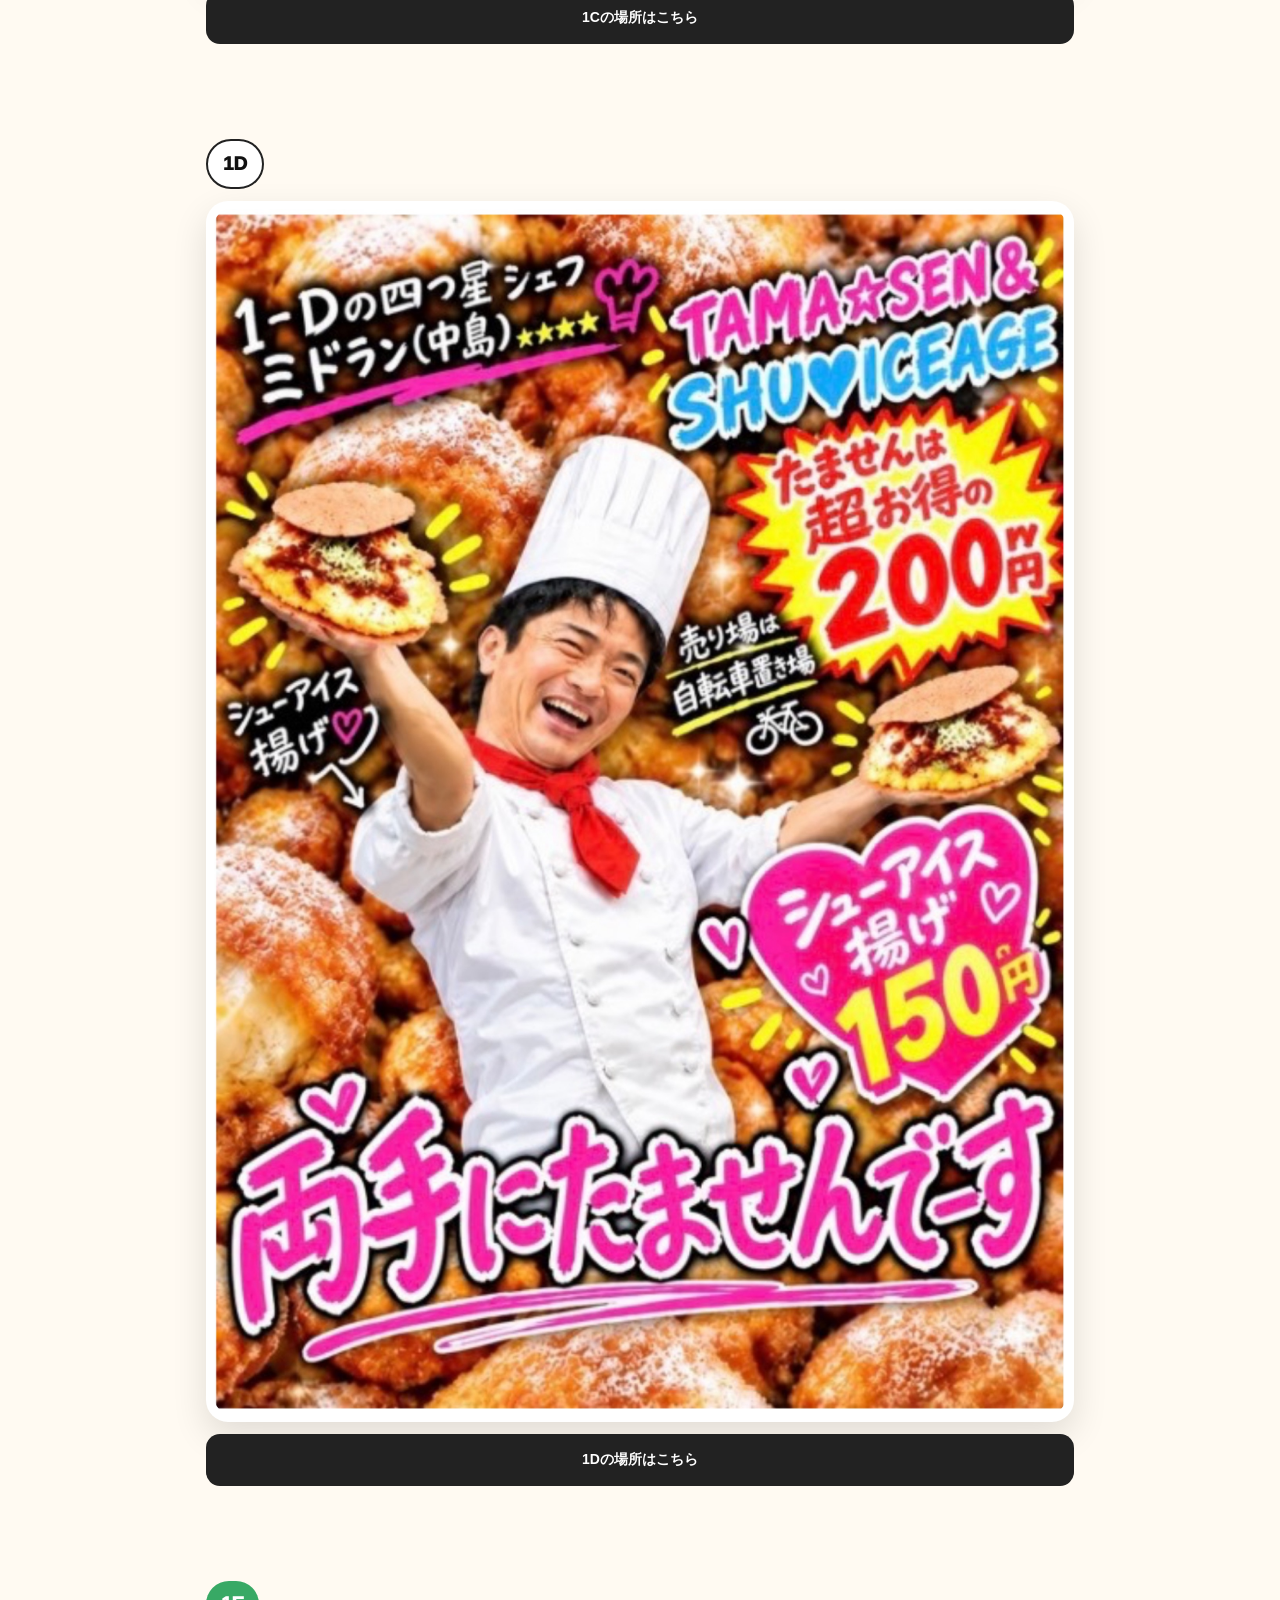
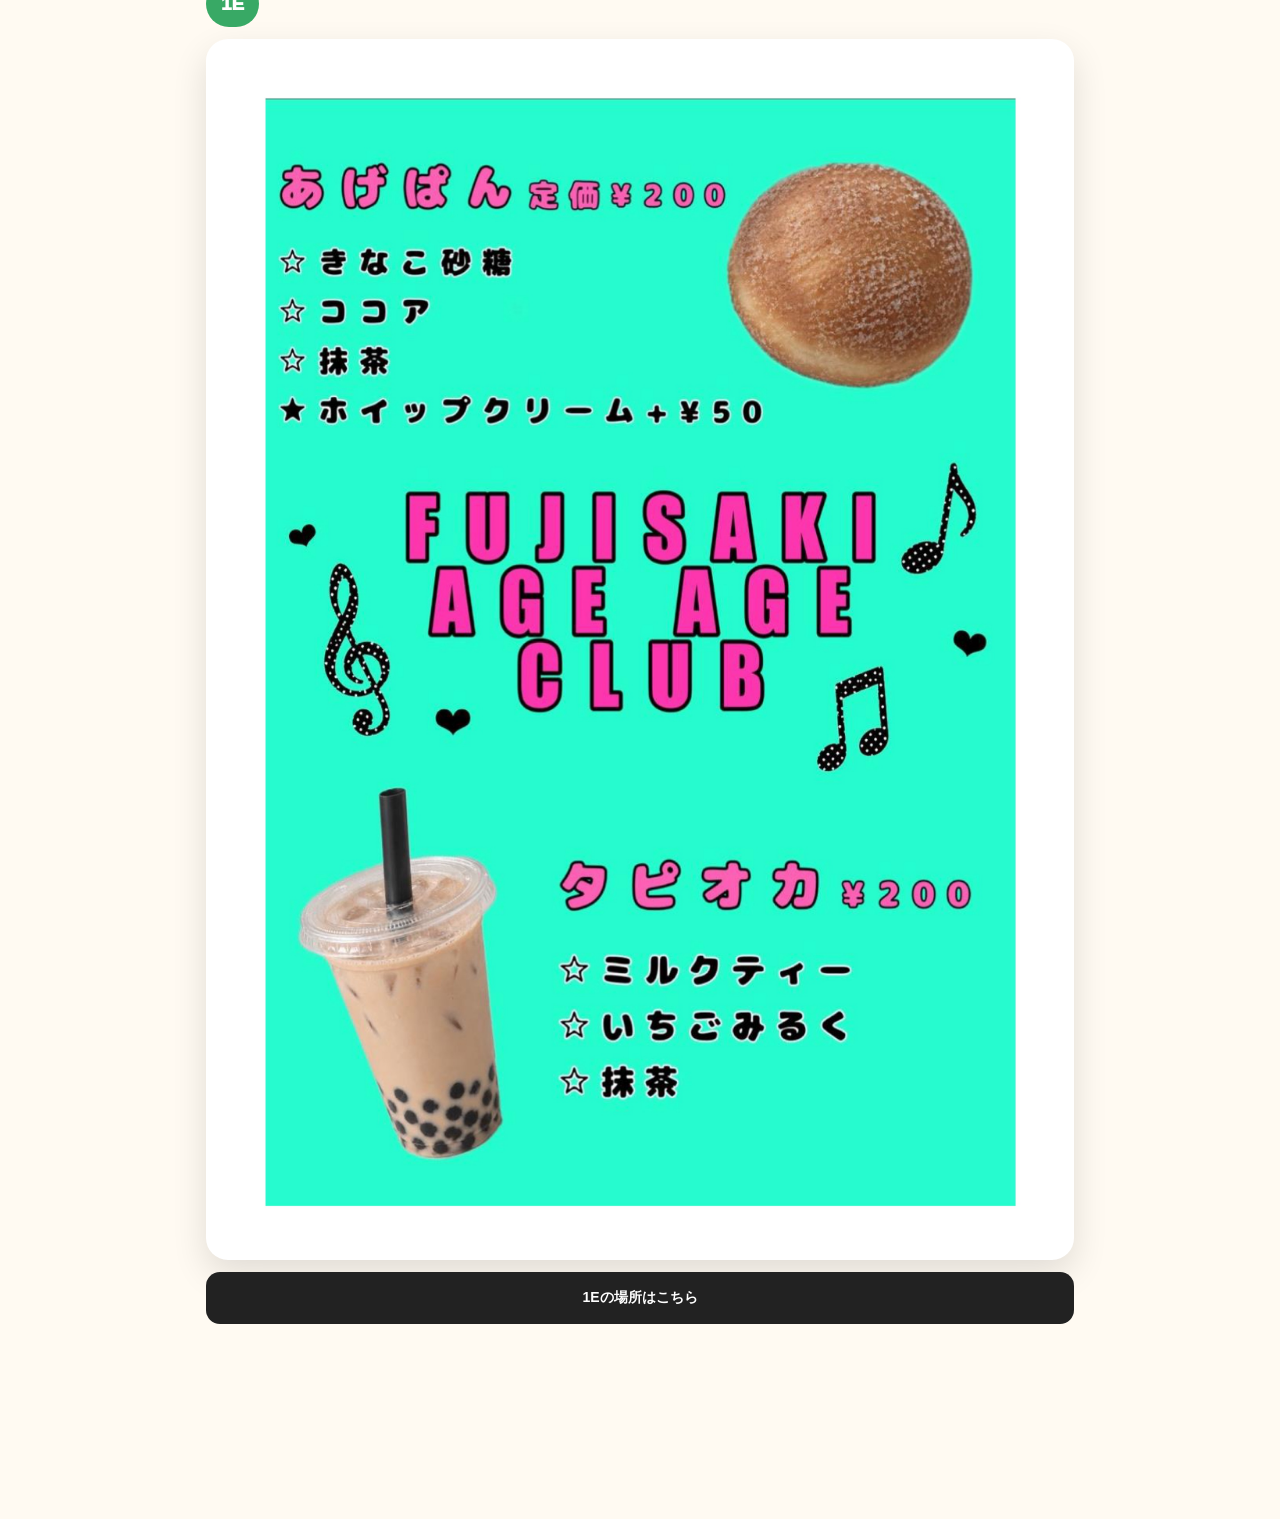
==== commit b7d8454e: "Update gallery-1.html" ====
--- a/gallery-1.html
+++ b/gallery-1.html
@@ -212,21 +212,29 @@
 
 
 
-  <!-- IMAGE MODAL -->
+<!-- =========================
+     IMAGE MODAL
+========================== -->
+
+<div
+  class="modal image-modal"
+  id="imageModal"
+  aria-hidden="true"
+>
+
+  <button
+    class="modal-close"
+    data-close-modal
+    aria-label="閉じる"
+  >
+    ×
+  </button>
+
 
   <div
-    class="modal image-modal"
-    id="imageModal"
-    aria-hidden="true"
-  >
-
-    <button
-      class="modal-close"
-      data-close-modal
-      aria-label="閉じる"
-    >
-      ×
-    </button>
+    class="modal-image-wrap"
+    id="modalImageWrap"
+  >
 
     <img
       src=""
@@ -235,8 +243,22 @@
       class="modal-poster"
     >
 
+
+    <!-- 2Bだけ表示 -->
+    <a
+      href="https://leaeningenglishforzenshoezam.github.io/culture-festival/"
+      class="qr-hotspot"
+      id="qrHotspot"
+      aria-label="2Bホームページを見る"
+    >
+      <span>
+        TAP
+      </span>
+    </a>
+
   </div>
 
+</div>
 
 
   <!-- MAP MODAL -->
--- a/gallery.css
+++ b/gallery.css
@@ -11,7 +11,7 @@
 
 html {
   scroll-behavior: smooth;
-  scroll-padding-top: 120px;
+  scroll-padding-top: 115px;
 }
 
 
@@ -27,13 +27,17 @@
 
   color: #191919;
 
-  background:
-    #fffaf2;
+  background: #fffaf2;
 
   line-height: 1.7;
 
   overflow-x: hidden;
 
+}
+
+
+body.cover-open {
+  overflow: hidden;
 }
 
 
@@ -75,12 +79,8 @@
 
   --orange: #f06b40;
 
-  --cyan: #28c2e5;
-
   --cream: #fffaf2;
 
-  --white: #ffffff;
-
 }
 
 
@@ -98,9 +98,9 @@
   z-index: 1000;
 
   padding:
+    9px
     10px
-    10px
-    11px;
+    10px;
 
   background:
     rgba(
@@ -113,9 +113,6 @@
   backdrop-filter:
     blur(12px);
 
-  -webkit-backdrop-filter:
-    blur(12px);
-
   border-bottom:
     1px solid
     rgba(
@@ -132,14 +129,12 @@
 
   display: block;
 
-  margin-bottom: 8px;
+  margin-bottom: 7px;
 
   font-size: 13px;
 
   font-weight: 950;
 
-  letter-spacing: -0.02em;
-
 }
 
 
@@ -158,7 +153,7 @@
 
 
 /* ========================================
-   PAGE NAV
+   NAV
 ======================================== */
 
 .grade-nav {
@@ -201,9 +196,9 @@
 
   border-radius: 10px;
 
+  background: #fff;
+
   text-align: center;
-
-  background: #fff;
 
   font-size:
     clamp(
@@ -214,23 +209,8 @@
 
   font-weight: 900;
 
-  line-height: 1.2;
-
   white-space: nowrap;
 
-  transition:
-    transform 0.2s ease,
-    background 0.2s ease,
-    color 0.2s ease;
-
-}
-
-
-.grade-nav-link:active {
-
-  transform:
-    scale(0.96);
-
 }
 
 
@@ -238,8 +218,7 @@
 
   color: #fff;
 
-  background:
-    var(--black);
+  background: #1b1b1b;
 
 }
 
@@ -256,15 +235,12 @@
   overflow: hidden;
 
   padding:
-    70px
+    65px
     20px
-    65px;
+    62px;
 
   text-align: center;
 
-  background:
-    var(--cream);
-
 }
 
 
@@ -279,8 +255,6 @@
   font-size: 12px;
 
   font-weight: 900;
-
-  letter-spacing: 0.08em;
 
 }
 
@@ -311,10 +285,9 @@
 
   display: block;
 
-  margin-bottom: 4px;
-
-  color:
-    var(--pink);
+  margin-bottom: 5px;
+
+  color: var(--pink);
 
   font-size:
     clamp(
@@ -370,9 +343,7 @@
 
 
 
-/* ========================================
-   HERO DECORATION
-======================================== */
+/* HERO SHAPES */
 
 .hero-decoration {
 
@@ -380,23 +351,18 @@
 
   border-radius: 50%;
 
-  opacity: 0.95;
-
 }
 
 
 .hero-decoration-a {
 
   width: 140px;
-
   height: 140px;
 
   left: -55px;
-
   top: 30px;
 
-  background:
-    var(--yellow);
+  background: var(--yellow);
 
 }
 
@@ -404,15 +370,12 @@
 .hero-decoration-b {
 
   width: 110px;
-
   height: 110px;
 
   right: -35px;
-
   bottom: 25px;
 
-  background:
-    var(--blue);
+  background: var(--blue);
 
 }
 
@@ -420,29 +383,22 @@
 .hero-decoration-c {
 
   width: 55px;
-
   height: 55px;
 
   right: 20%;
-
   top: 30px;
 
-  background:
-    var(--green);
-
-}
-
-
-
-/* ========================================
-   CLASS / GROUP INDEX
+  background: var(--green);
+
+}
+
+
+
+/* ========================================
+   INDEX
 ======================================== */
 
 .class-index {
-
-  position: relative;
-
-  z-index: 4;
 
   max-width: 950px;
 
@@ -494,8 +450,7 @@
 
   justify-content: center;
 
-  padding:
-    5px;
+  padding: 5px;
 
   border-radius: 14px;
 
@@ -518,81 +473,78 @@
       0.08
     );
 
-  transition:
-    transform 0.2s ease;
-
-}
-
-
-.index-button:active {
-
-  transform:
-    scale(0.94);
-
-}
-
-
-
-/* ========================================
-   CLASS COLORS
-======================================== */
+}
+
+
+
+/* COLORS */
 
 .color-a {
-
   color: #fff;
+  background: var(--red);
+}
+
+
+.color-b {
+  color: #fff;
+  background: var(--blue);
+}
+
+
+.color-c {
+  color: #222;
+  background: var(--yellow);
+}
+
+
+.color-d {
+  color: #111;
+  background: #fff;
+  border: 2px solid #222;
+}
+
+
+.color-e {
+  color: #fff;
+  background: var(--green);
+}
+
+
+
+/* SPECIAL */
+
+.special-index-button {
+
+  color: #fff;
 
   background:
-    var(--red);
-
-}
-
-
-.color-b {
+    linear-gradient(
+      135deg,
+      #ff87b5,
+      #6fc8e8
+    );
+
+  font-size: 12px;
+
+}
+
+
+.special-label {
 
   color: #fff;
 
   background:
-    var(--blue);
-
-}
-
-
-.color-c {
-
-  color: #222;
-
-  background:
-    var(--yellow);
-
-}
-
-
-.color-d {
-
-  color: #111;
-
-  background: #fff;
-
-  border:
-    2px solid #222;
-
-}
-
-
-.color-e {
-
-  color: #fff;
-
-  background:
-    var(--green);
-
-}
-
-
-
-/* ========================================
-   OTHER INDEX
-======================================== */
+    linear-gradient(
+      135deg,
+      #ff87b5,
+      #6fc8e8
+    );
+
+}
+
+
+
+/* OTHER */
 
 .other-index {
 
@@ -606,12 +558,6 @@
 
 
 .other-index-button {
-
-  min-height: 52px;
-
-  padding:
-    8px
-    6px;
 
   color: #fff;
 
@@ -624,8 +570,6 @@
 
   font-size: 12px;
 
-  line-height: 1.25;
-
 }
 
 
@@ -635,8 +579,6 @@
 ======================================== */
 
 .ads-container {
-
-  width: 100%;
 
   max-width: 900px;
 
@@ -654,7 +596,23 @@
 
   margin-bottom: 70px;
 
-  scroll-margin-top: 120px;
+  scroll-margin-top: 115px;
+
+}
+
+
+.special-card {
+
+  padding-bottom: 15px;
+
+  border-bottom:
+    3px dashed
+    rgba(
+      255,
+      100,
+      160,
+      0.25
+    );
 
 }
 
@@ -667,8 +625,6 @@
 
   align-items: center;
 
-  gap: 10px;
-
 }
 
 
@@ -679,8 +635,6 @@
   align-items: center;
 
   justify-content: center;
-
-  min-width: 68px;
 
   min-height: 42px;
 
@@ -690,13 +644,9 @@
 
   border-radius: 999px;
 
-  text-align: center;
-
   font-size: 19px;
 
   font-weight: 950;
-
-  line-height: 1.2;
 
 }
 
@@ -730,7 +680,7 @@
 
   border-radius: 22px;
 
-  background: white;
+  background: #fff;
 
   box-shadow:
     0
@@ -748,14 +698,10 @@
 
 .ad-poster {
 
-  display: block;
-
   width: 100%;
 
   height: auto;
 
-  max-height: none;
-
   object-fit: contain;
 
   border-radius: 17px;
@@ -767,7 +713,7 @@
 
 
 /* ========================================
-   LOCATION BUTTON
+   LOCATION
 ======================================== */
 
 .location-button {
@@ -784,7 +730,7 @@
 
   border-radius: 14px;
 
-  color: white;
+  color: #fff;
 
   background: #222;
 
@@ -794,35 +740,12 @@
 
   cursor: pointer;
 
-  box-shadow:
-    0
-    8px
-    18px
-    rgba(
-      0,
-      0,
-      0,
-      0.10
-    );
-
-  transition:
-    transform 0.2s ease,
-    opacity 0.2s ease;
-
-}
-
-
-.location-button:active {
-
-  transform:
-    scale(0.98);
-
-}
-
-
-
-/* ========================================
-   DAY 1 NOTICE
+}
+
+
+
+/* ========================================
+   DAY 1
 ======================================== */
 
 .day1-notice {
@@ -839,8 +762,7 @@
 
   border-radius: 15px;
 
-  background:
-    #fff8e9;
+  background: #fff8e9;
 
 }
 
@@ -859,30 +781,21 @@
 
   color: #fff;
 
-  background:
-    #f28a18;
+  background: #f28a18;
 
   font-size: 11px;
 
   font-weight: 950;
 
-  letter-spacing: 0.08em;
-
 }
 
 
 .day1-notice p {
 
-  margin: 0;
-
-  color: #333;
-
   font-size: 14px;
 
   font-weight: 800;
 
-  line-height: 1.6;
-
 }
 
 
@@ -896,13 +809,11 @@
   position: fixed;
 
   right: 14px;
-
   bottom: 16px;
 
   z-index: 800;
 
   width: 52px;
-
   height: 52px;
 
   display: flex;
@@ -910,44 +821,344 @@
   flex-direction: column;
 
   align-items: center;
-
   justify-content: center;
 
   border-radius: 50%;
 
-  color: white;
+  color: #fff;
 
   background:
     rgba(
       20,
       20,
       20,
+      0.9
+    );
+
+  font-size: 16px;
+
+  font-weight: 950;
+
+}
+
+
+.back-top span {
+  font-size: 8px;
+}
+
+
+
+/* ========================================
+   FIRST VISIT COVER
+======================================== */
+
+.cover-overlay {
+
+  position: fixed;
+
+  inset: 0;
+
+  z-index: 5000;
+
+  display: flex;
+
+  align-items: center;
+  justify-content: center;
+
+  padding:
+    22px
+    16px;
+
+  background:
+    rgba(
+      17,
+      20,
+      30,
       0.90
     );
 
-  font-size: 16px;
-
-  font-weight: 950;
+  backdrop-filter:
+    blur(12px);
+
+  opacity: 0;
+
+  visibility: hidden;
+
+  transition:
+    opacity 0.4s ease,
+    visibility 0.4s ease;
+
+}
+
+
+.cover-overlay.is-open {
+
+  opacity: 1;
+
+  visibility: visible;
+
+}
+
+
+.cover-overlay.is-closing {
+
+  opacity: 0;
+
+}
+
+
+.cover-card {
+
+  width:
+    min(
+      88vw,
+      410px
+    );
+
+  max-height: 94vh;
+
+  overflow-y: auto;
+
+  padding:
+    18px
+    18px
+    20px;
+
+  border-radius: 28px;
+
+  background: #fffaf2;
 
   box-shadow:
     0
-    8px
-    20px
+    35px
+    80px
     rgba(
       0,
       0,
       0,
-      0.18
-    );
-
-}
-
-
-.back-top span {
-
-  margin-top: -2px;
-
-  font-size: 8px;
+      0.38
+    );
+
+  transform:
+    translateY(15px)
+    scale(0.96);
+
+  transition:
+    transform 0.45s ease;
+
+}
+
+
+.cover-overlay.is-open
+.cover-card {
+
+  transform:
+    translateY(0)
+    scale(1);
+
+}
+
+
+.cover-tag {
+
+  margin-bottom: 11px;
+
+  text-align: center;
+
+  font-size: 12px;
+
+  font-weight: 950;
+
+  letter-spacing: 0.08em;
+
+}
+
+
+.cover-image-wrap {
+
+  position: relative;
+
+  margin:
+    0
+    auto;
+
+  width: 90%;
+
+}
+
+
+.cover-back-shape {
+
+  position: absolute;
+
+  inset:
+    12px
+    -10px
+    -9px
+    10px;
+
+  border-radius: 18px;
+
+  background:
+    linear-gradient(
+      135deg,
+      #ffd632,
+      #ff82ae,
+      #64bdf0
+    );
+
+  transform:
+    rotate(3deg);
+
+}
+
+
+.cover-image {
+
+  position: relative;
+
+  z-index: 2;
+
+  width: 100%;
+
+  max-height: 62vh;
+
+  object-fit: contain;
+
+  border-radius: 14px;
+
+  background: #fff;
+
+  box-shadow:
+    0
+    15px
+    35px
+    rgba(
+      0,
+      0,
+      0,
+      0.20
+    );
+
+  transform:
+    rotate(-1.5deg);
+
+}
+
+
+.cover-sticker {
+
+  position: absolute;
+
+  z-index: 4;
+
+  right: -14px;
+  bottom: -12px;
+
+  width: 58px;
+  height: 58px;
+
+  display: flex;
+
+  align-items: center;
+  justify-content: center;
+
+  border-radius: 50%;
+
+  color: #fff;
+
+  background: #ff4f93;
+
+  font-size: 15px;
+
+  font-weight: 950;
+
+  transform:
+    rotate(9deg);
+
+  box-shadow:
+    0
+    7px
+    18px
+    rgba(
+      0,
+      0,
+      0,
+      0.17
+    );
+
+}
+
+
+.cover-bottom {
+
+  margin-top: 23px;
+
+  text-align: center;
+
+}
+
+
+.cover-theme {
+
+  margin-bottom: 13px;
+
+  color: #ff4f93;
+
+  font-size: 25px;
+
+  font-weight: 950;
+
+  line-height: 1.1;
+
+}
+
+
+.cover-theme span {
+
+  display: block;
+
+  margin-top: 5px;
+
+  color: #222;
+
+  font-size: 14px;
+
+  letter-spacing: 0.05em;
+
+}
+
+
+.cover-enter {
+
+  width: 100%;
+
+  padding:
+    14px
+    20px;
+
+  border: 0;
+
+  border-radius: 999px;
+
+  color: #fff;
+
+  background: #1b1b1b;
+
+  font-size: 14px;
+
+  font-weight: 950;
+
+  cursor: pointer;
+
+}
+
+
+.cover-enter span {
+
+  margin-left: 8px;
+
+  font-size: 17px;
 
 }
 
@@ -963,12 +1174,11 @@
 
   inset: 0;
 
-  z-index: 2000;
+  z-index: 3000;
 
   display: none;
 
   align-items: center;
-
   justify-content: center;
 
   padding: 16px;
@@ -996,13 +1206,11 @@
   position: fixed;
 
   right: 14px;
-
   top: 14px;
 
-  z-index: 2200;
+  z-index: 3200;
 
   width: 44px;
-
   height: 44px;
 
   border: 0;
@@ -1011,22 +1219,15 @@
 
   color: #222;
 
-  background: white;
+  background: #fff;
 
   font-size: 28px;
 
-  line-height: 1;
-
   cursor: pointer;
 
 }
 
 
-
-/* ========================================
-   IMAGE MODAL
-======================================== */
-
 .modal-poster {
 
   width: auto;
@@ -1044,7 +1245,7 @@
 
 
 /* ========================================
-   MAP MODAL
+   MAP
 ======================================== */
 
 .map-modal-card {
@@ -1063,7 +1264,7 @@
 
   border-radius: 22px;
 
-  background: white;
+  background: #fff;
 
 }
 
@@ -1115,15 +1316,13 @@
 
   border-radius: 14px;
 
-  background: #f3f3f3;
+  background: #f4f4f4;
 
 }
 
 
 .map-image {
 
-  display: block;
-
   width: 100%;
 
   height: auto;
@@ -1131,30 +1330,21 @@
 }
 
 
-
-/* ========================================
-   MAP MARKER
-======================================== */
-
 .map-marker {
 
   position: absolute;
 
   left: 50%;
-
   top: 50%;
 
   min-width: 62px;
-
   min-height: 62px;
 
-  padding:
-    8px;
+  padding: 8px;
 
   display: flex;
 
   align-items: center;
-
   justify-content: center;
 
   border:
@@ -1163,21 +1353,11 @@
 
   border-radius: 999px;
 
-  color: white;
-
-  background:
-    rgba(
-      255,
-      79,
-      147,
-      0.85
-    );
+  color: #fff;
 
   font-size: 12px;
 
   font-weight: 950;
-
-  line-height: 1.1;
 
   text-align: center;
 
@@ -1187,21 +1367,9 @@
       -50%
     );
 
-  box-shadow:
-    0
-    0
-    0
-    8px
-    rgba(
-      255,
-      79,
-      147,
-      0.22
-    );
-
   animation:
     markerPulse
-    1.5s
+    1.4s
     infinite;
 
 }
@@ -1228,7 +1396,7 @@
         -50%,
         -50%
       )
-      scale(1.08);
+      scale(1.1);
 
   }
 
@@ -1246,30 +1414,25 @@
 
   .gallery-header {
 
+    display: flex;
+
+    align-items: center;
+    justify-content: space-between;
+
     padding:
       12px
       28px;
 
-    display: flex;
-
-    align-items: center;
-
-    justify-content: space-between;
-
   }
 
 
   .gallery-logo {
-
     margin-bottom: 0;
-
   }
 
 
   .grade-nav {
-
     width: 540px;
-
   }
 
 
@@ -1283,26 +1446,13 @@
   }
 
 
-  .class-index {
-
-    padding:
-      20px
-      30px;
-
+  .ad-card {
+    margin-bottom: 95px;
   }
 
 
-  .ad-card {
-
-    margin-bottom: 95px;
-
-  }
-
-
   .ad-poster-frame {
-
     padding: 8px;
-
   }
 
 
@@ -1321,7 +1471,7 @@
 
 
 /* ========================================
-   VERY SMALL SCREEN
+   SMALL SCREEN
 ======================================== */
 
 @media (
@@ -1329,25 +1479,162 @@
 ) {
 
   .grade-nav-link {
-
     font-size: 9px;
-
   }
 
 
   .gallery-header {
 
     padding-left: 6px;
-
     padding-right: 6px;
 
   }
 
 
   .other-index-button {
-
     font-size: 11px;
-
   }
 
 }
+
+/* ========================================
+   2B WEBSITE LINK
+======================================== */
+
+.linked-poster {
+
+  position: relative;
+
+}
+
+
+.linked-poster::after {
+
+  content:
+    "TAP";
+
+  position: absolute;
+
+  right: 12px;
+
+  bottom: 12px;
+
+  z-index: 5;
+
+  padding:
+    5px
+    10px;
+
+  border-radius:
+    999px;
+
+  color:
+    #fff;
+
+  background:
+    rgba(
+      20,
+      116,
+      212,
+      0.92
+    );
+
+  font-size:
+    10px;
+
+  font-weight:
+    950;
+
+  letter-spacing:
+    0.08em;
+
+  pointer-events:
+    none;
+
+}
+
+
+.linked-poster
+.ad-poster {
+
+  cursor:
+    pointer;
+
+}
+
+
+
+/* ========================================
+   WEBSITE BUTTON
+======================================== */
+
+.site-link-button {
+
+  width:
+    100%;
+
+  margin-top:
+    12px;
+
+  padding:
+    13px
+    18px;
+
+  display:
+    flex;
+
+  align-items:
+    center;
+
+  justify-content:
+    space-between;
+
+  gap:
+    10px;
+
+  border-radius:
+    14px;
+
+  color:
+    #fff;
+
+  background:
+    #1474d4;
+
+  box-shadow:
+    0
+    8px
+    18px
+    rgba(
+      20,
+      116,
+      212,
+      0.20
+    );
+
+}
+
+
+.site-link-small {
+
+  font-size:
+    10px;
+
+  font-weight:
+    800;
+
+  opacity:
+    0.8;
+
+}
+
+
+.site-link-main {
+
+  font-size:
+    14px;
+
+  font-weight:
+    950;
+
+}
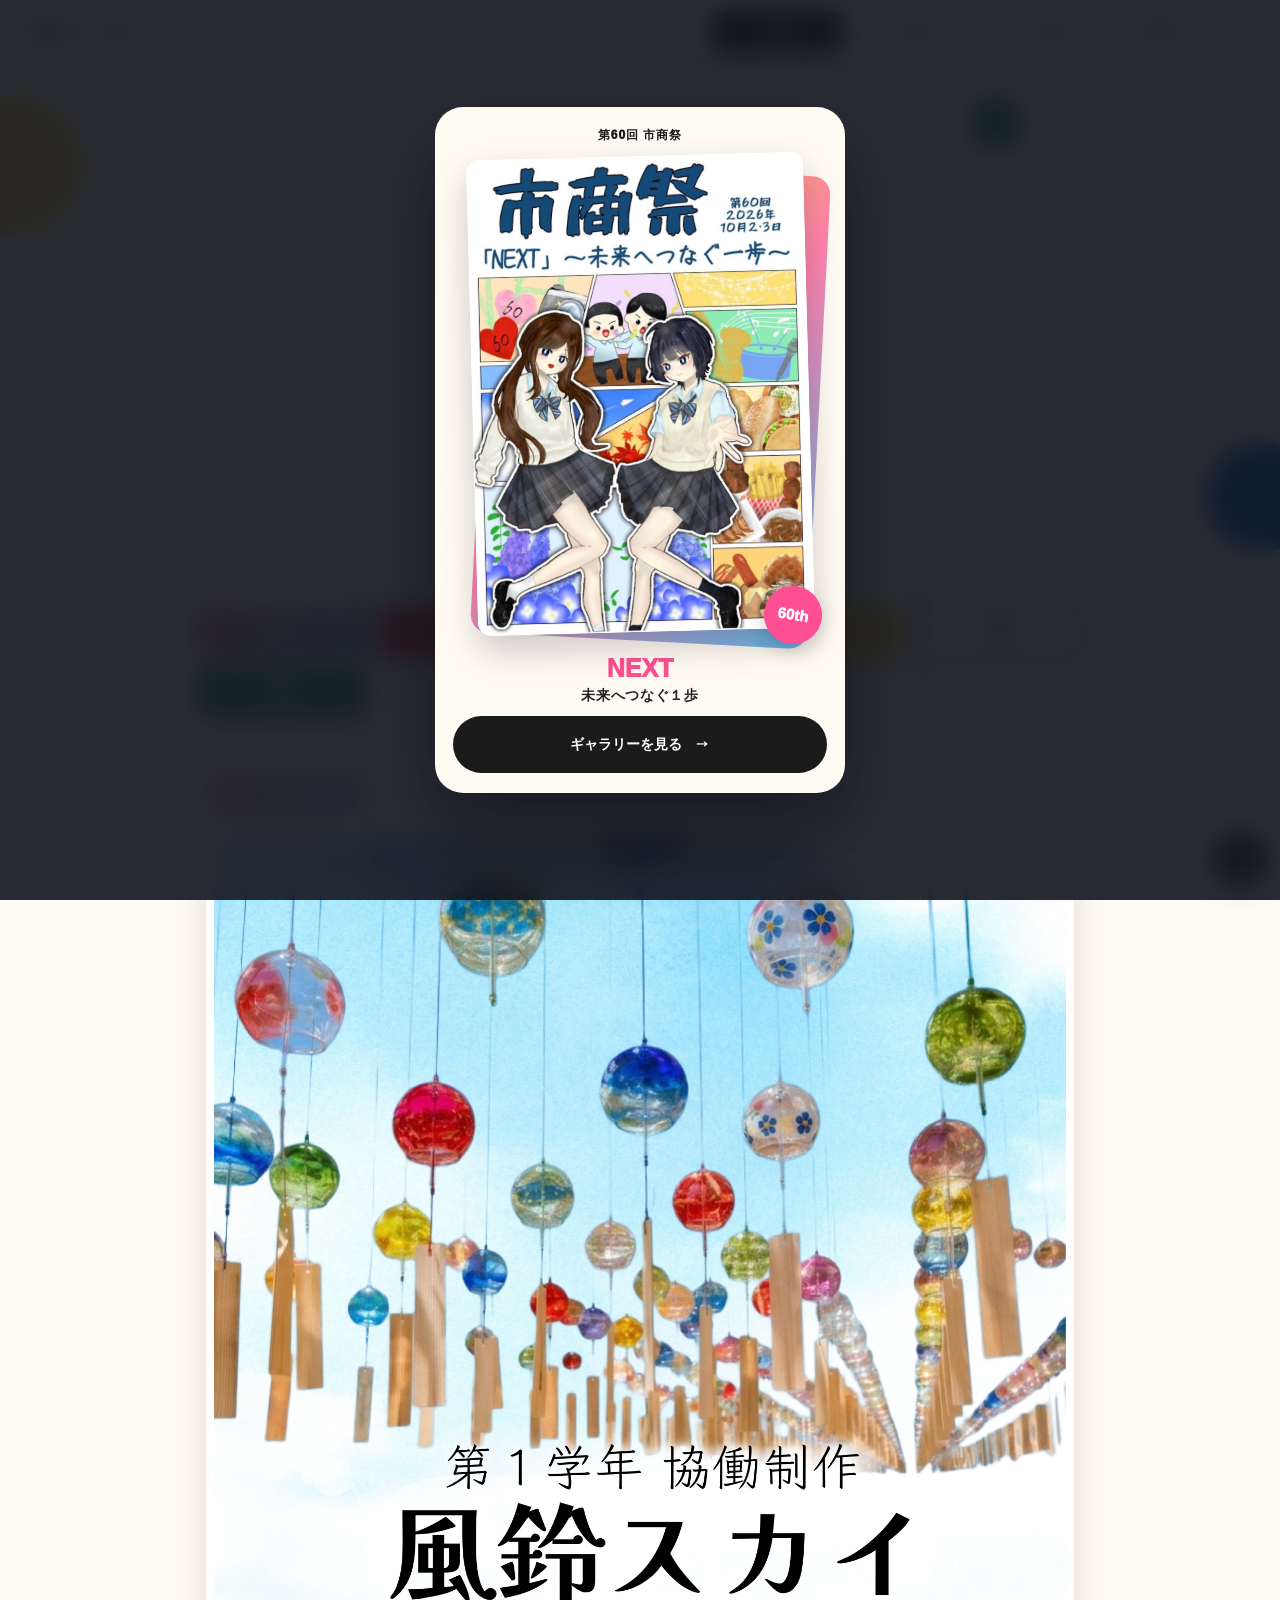
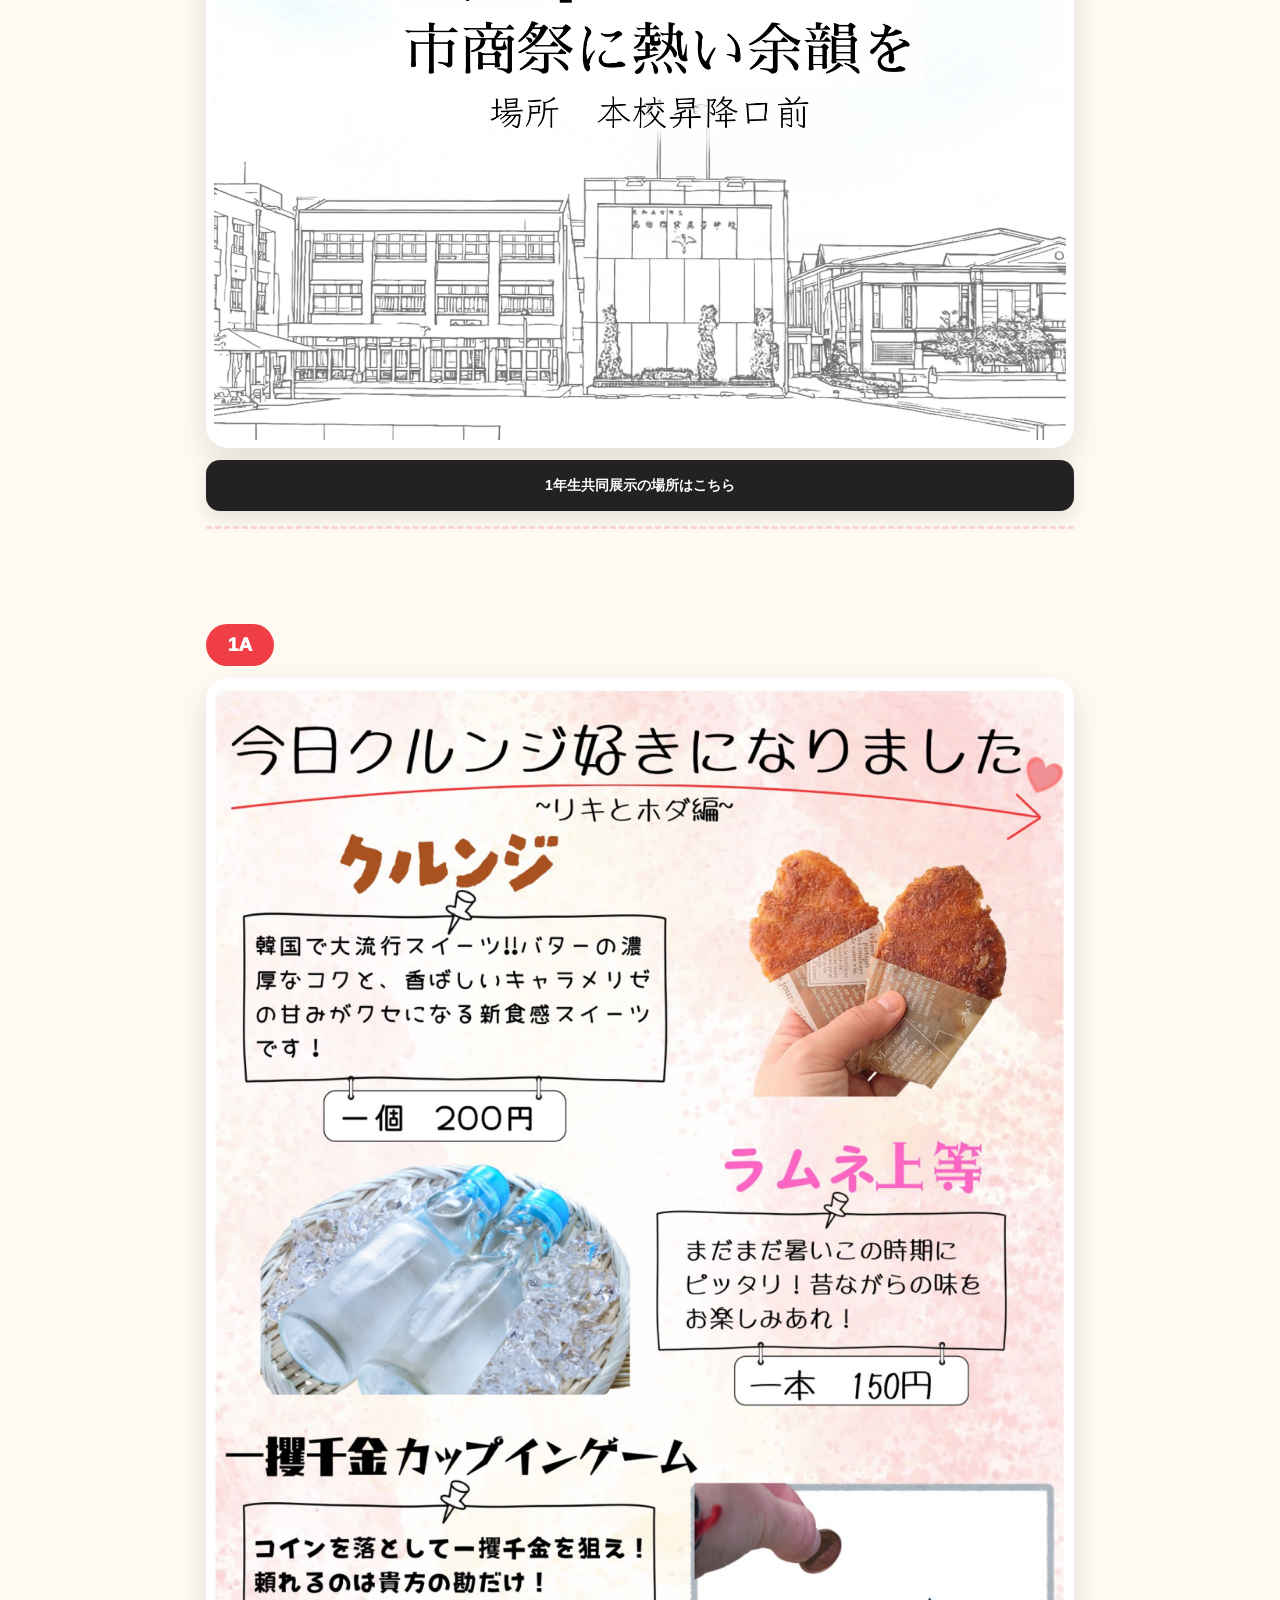
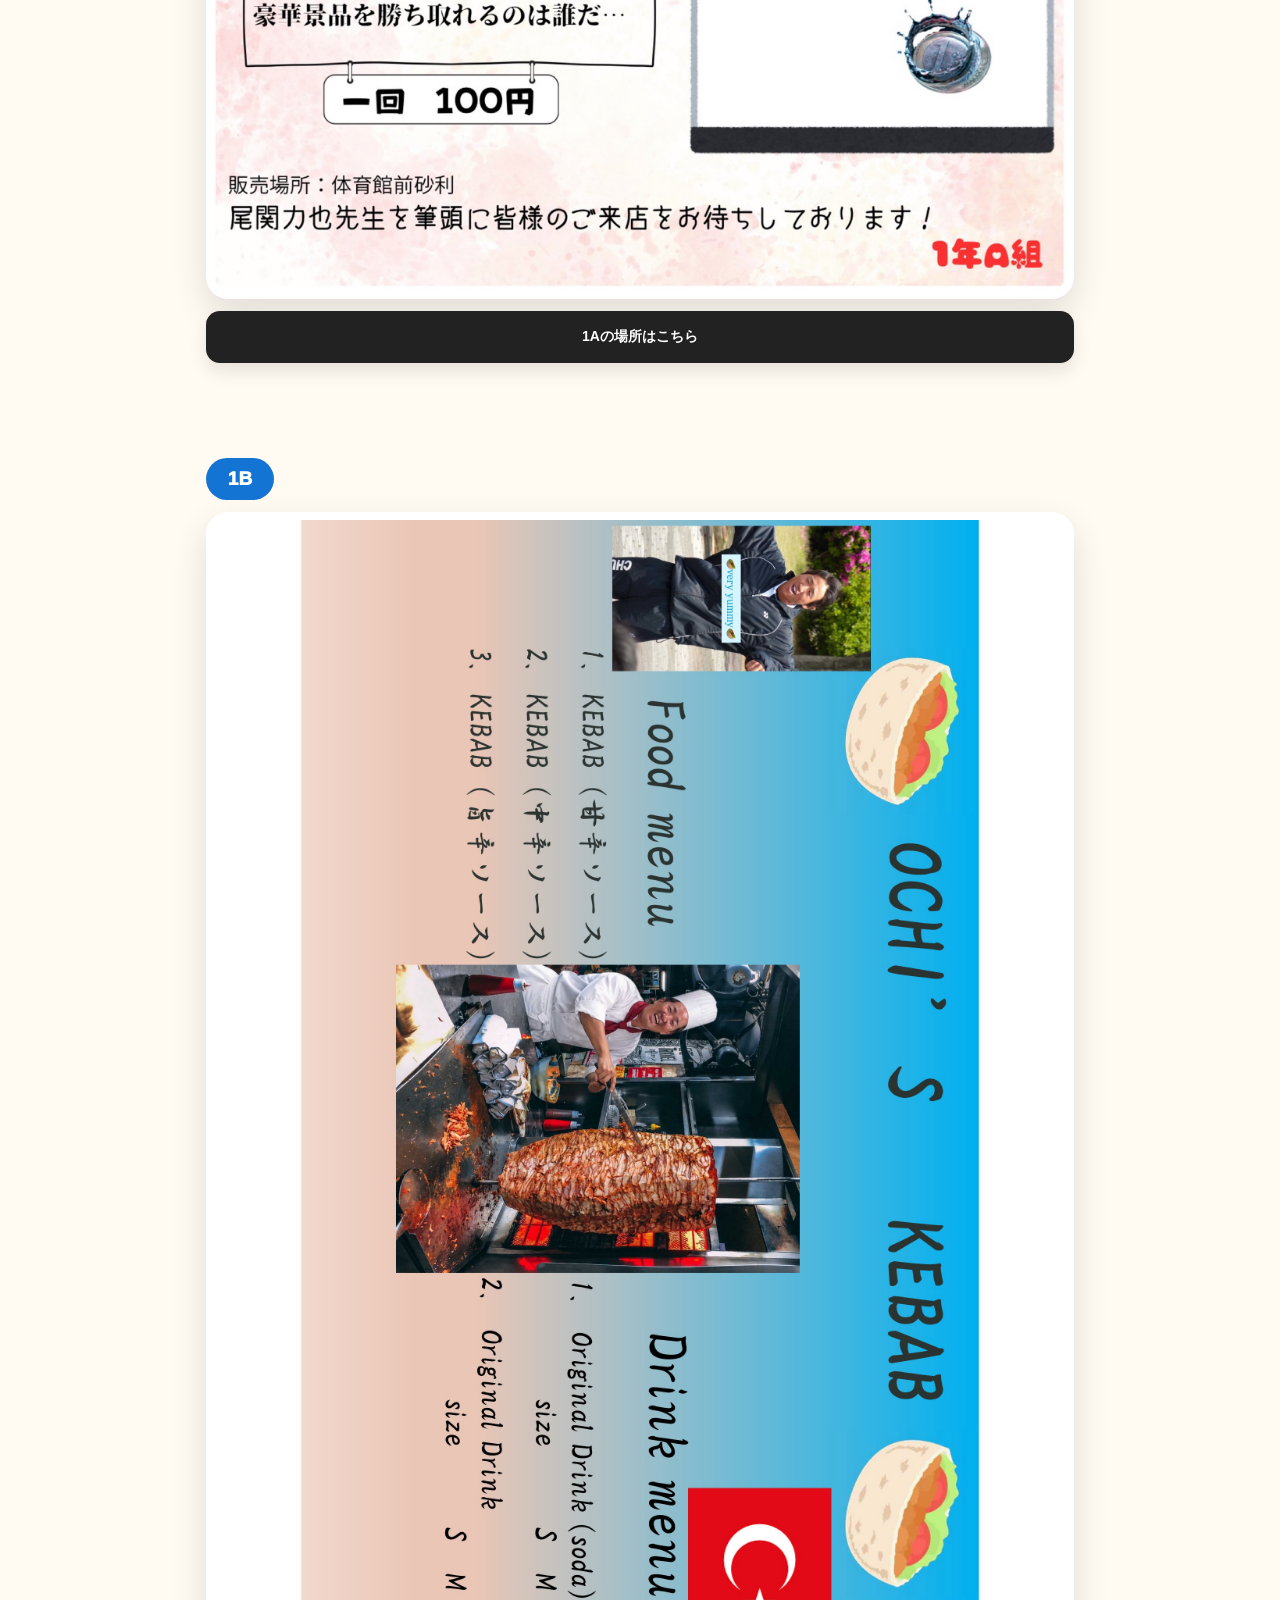
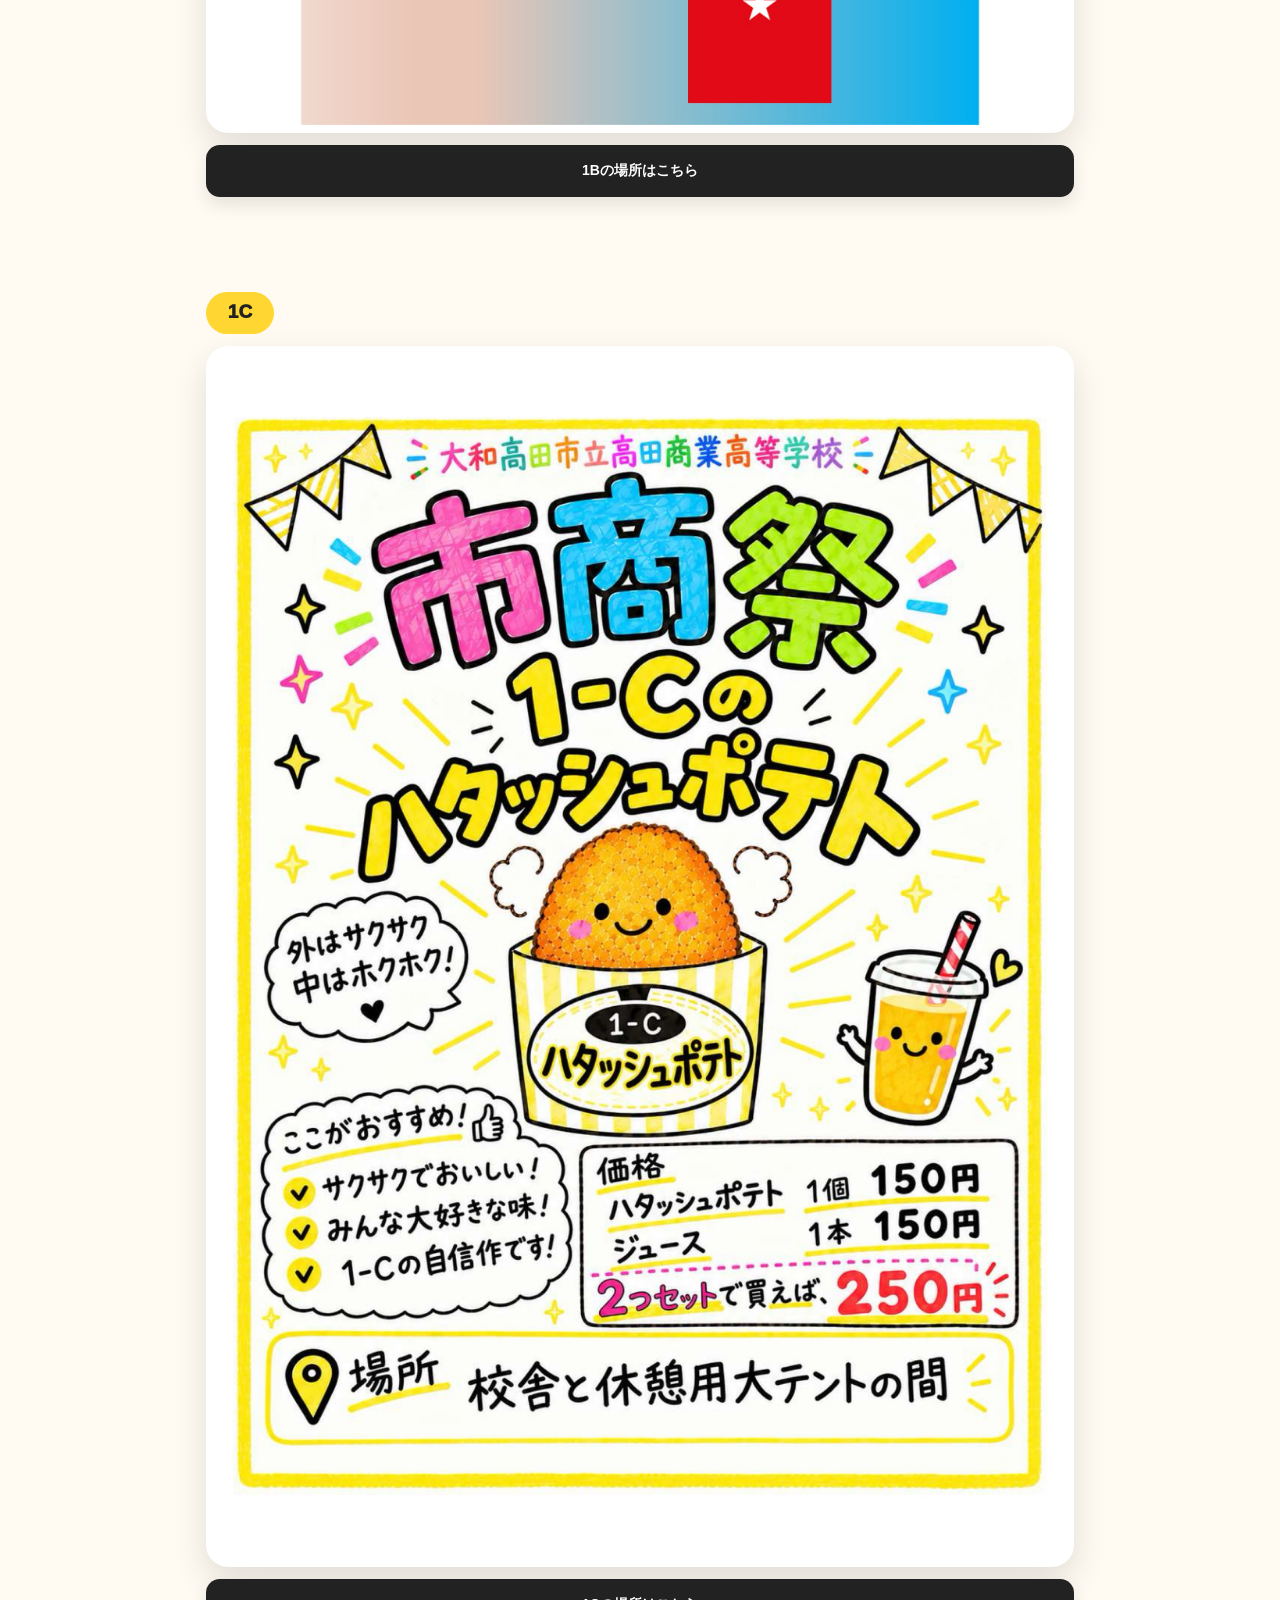
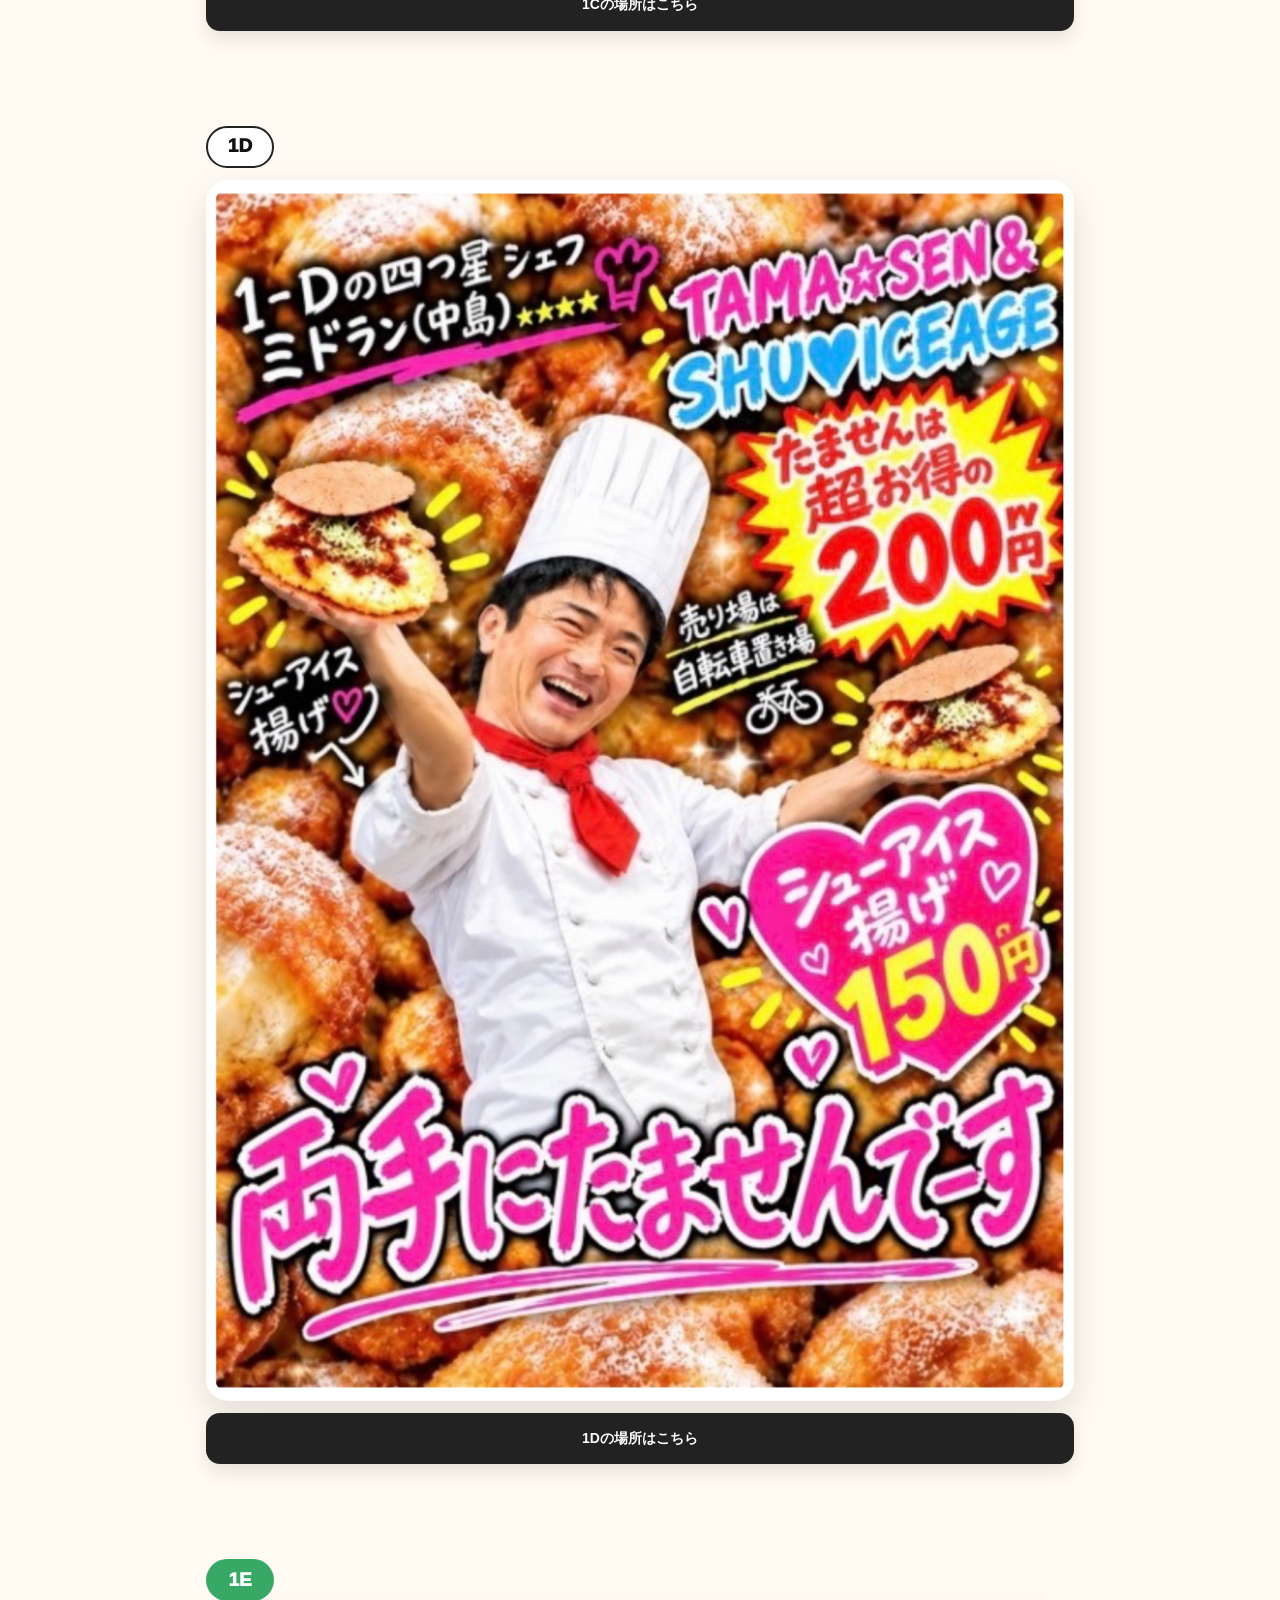
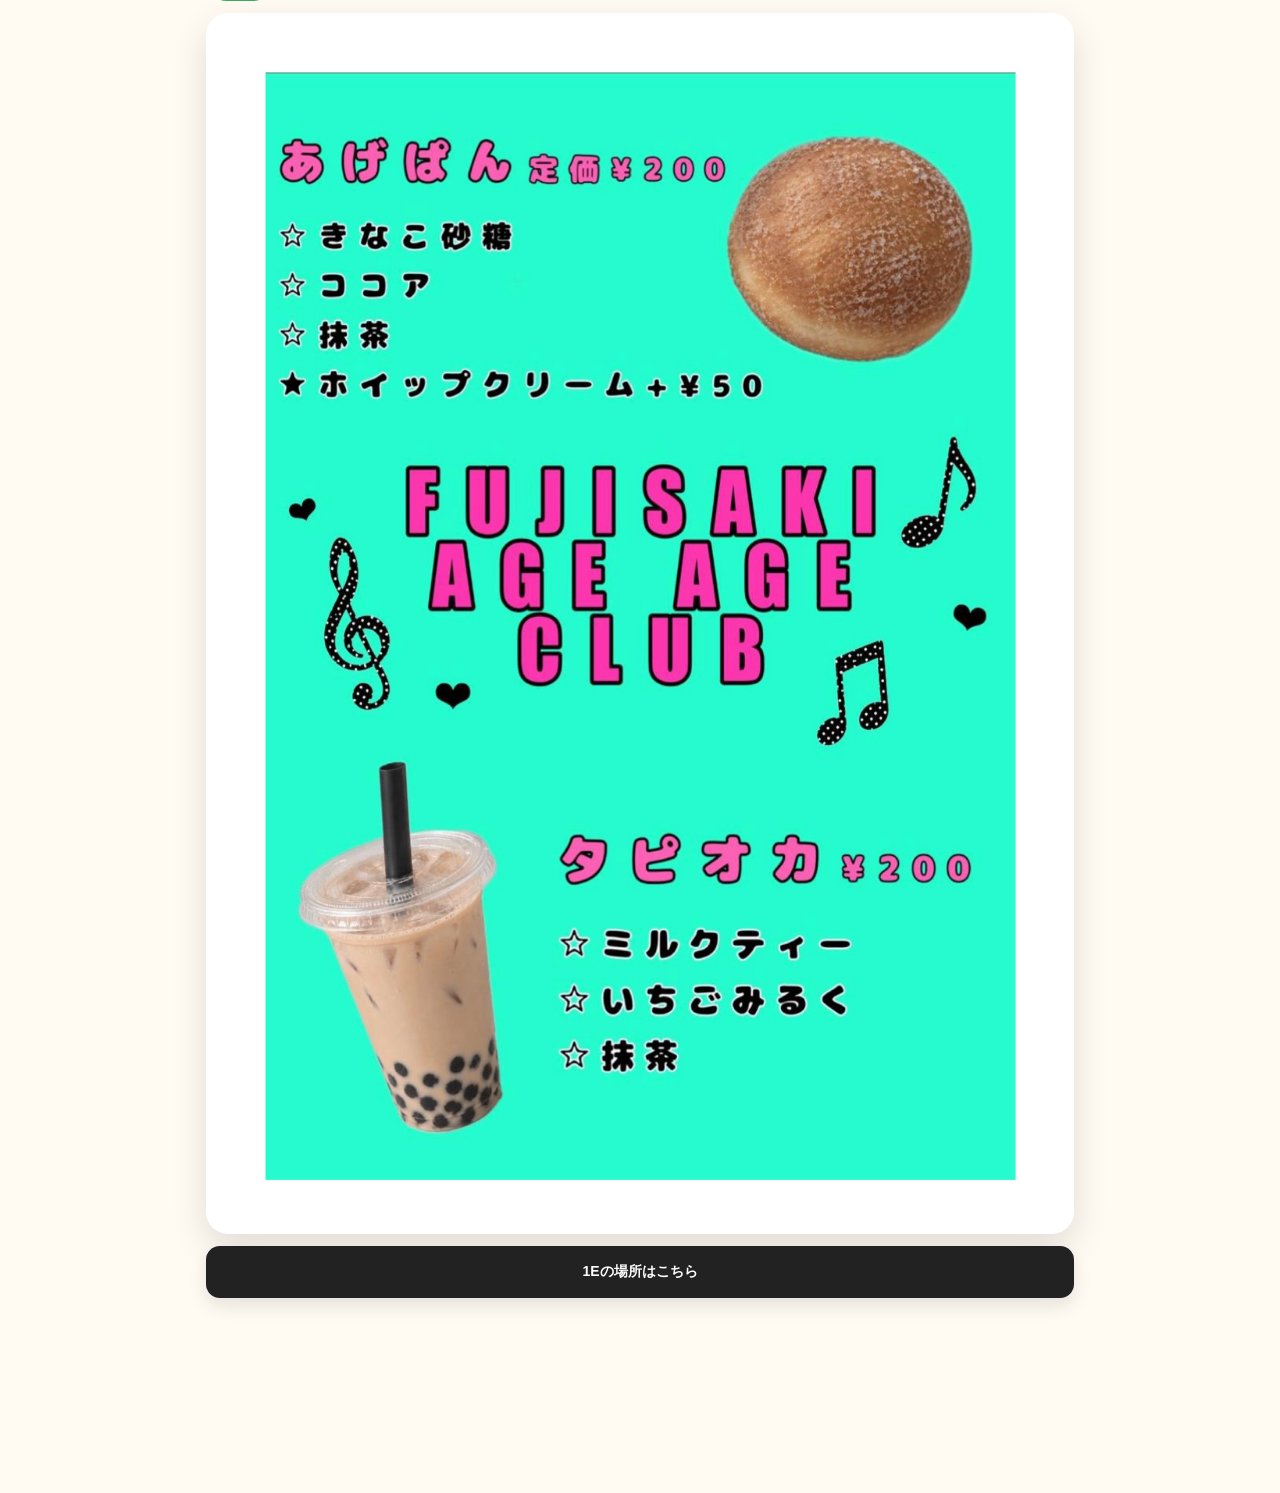
==== commit bb45c35e: "Update gallery-1.html" ====
--- a/gallery-1.html
+++ b/gallery-1.html
@@ -245,16 +245,14 @@
 
 
     <!-- 2Bだけ表示 -->
-    <a
-      href="https://leaeningenglishforzenshoezam.github.io/culture-festival/"
-      class="qr-hotspot"
-      id="qrHotspot"
-      aria-label="2Bホームページを見る"
-    >
-      <span>
-        TAP
-      </span>
-    </a>
+  <a
+  href="#"
+  class="qr-hotspot"
+  id="qrHotspot"
+  aria-label="2Bホームページを見る"
+>
+  <span>TAP</span>
+</a>
 
   </div>
 
--- a/gallery.css
+++ b/gallery.css
@@ -8,15 +8,12 @@
   padding: 0;
 }
 
-
 html {
   scroll-behavior: smooth;
   scroll-padding-top: 115px;
 }
 
-
 body {
-
   font-family:
     -apple-system,
     BlinkMacSystemFont,
@@ -26,33 +23,25 @@
     sans-serif;
 
   color: #191919;
-
   background: #fffaf2;
-
   line-height: 1.7;
-
   overflow-x: hidden;
-
-}
-
+}
 
 body.cover-open {
   overflow: hidden;
 }
-
 
 img {
   display: block;
   max-width: 100%;
 }
 
-
 a {
   color: inherit;
   text-decoration: none;
 }
 
-
 button {
   font: inherit;
 }
@@ -64,23 +53,17 @@
 ======================================== */
 
 :root {
-
   --red: #ef3e45;
-
   --blue: #1474d4;
-
   --yellow: #ffd632;
-
   --black: #1b1b1b;
-
   --green: #38a965;
 
   --pink: #ff4f93;
-
   --orange: #f06b40;
 
   --cream: #fffaf2;
-
+  --white: #ffffff;
 }
 
 
@@ -90,11 +73,8 @@
 ======================================== */
 
 .gallery-header {
-
   position: sticky;
-
   top: 0;
-
   z-index: 1000;
 
   padding:
@@ -103,43 +83,26 @@
     10px;
 
   background:
-    rgba(
-      255,
-      250,
-      242,
-      0.96
-    );
-
-  backdrop-filter:
-    blur(12px);
+    rgba(255, 250, 242, 0.96);
+
+  backdrop-filter: blur(12px);
+  -webkit-backdrop-filter: blur(12px);
 
   border-bottom:
     1px solid
-    rgba(
-      0,
-      0,
-      0,
-      0.07
-    );
-
-}
-
+    rgba(0, 0, 0, 0.07);
+}
 
 .gallery-logo {
-
   display: block;
 
   margin-bottom: 7px;
 
   font-size: 13px;
-
   font-weight: 950;
-
-}
-
+}
 
 .gallery-logo span {
-
   margin-left: 5px;
 
   color: #777;
@@ -147,7 +110,6 @@
   font-size: 10px;
 
   letter-spacing: 0.06em;
-
 }
 
 
@@ -157,26 +119,18 @@
 ======================================== */
 
 .grade-nav {
-
   display: grid;
 
   grid-template-columns:
-    repeat(
-      4,
-      minmax(0, 1fr)
-    );
+    repeat(4, minmax(0, 1fr));
 
   gap: 5px;
-
-}
-
+}
 
 .grade-nav-link {
-
   display: flex;
 
   align-items: center;
-
   justify-content: center;
 
   min-height: 40px;
@@ -187,12 +141,7 @@
 
   border:
     1px solid
-    rgba(
-      0,
-      0,
-      0,
-      0.08
-    );
+    rgba(0, 0, 0, 0.08);
 
   border-radius: 10px;
 
@@ -201,25 +150,27 @@
   text-align: center;
 
   font-size:
-    clamp(
-      10px,
-      2.8vw,
-      13px
-    );
+    clamp(10px, 2.8vw, 13px);
 
   font-weight: 900;
 
+  line-height: 1.2;
+
   white-space: nowrap;
 
-}
-
+  transition:
+    transform 0.2s ease,
+    background 0.2s ease,
+    color 0.2s ease;
+}
+
+.grade-nav-link:active {
+  transform: scale(0.96);
+}
 
 .grade-nav-link.active {
-
   color: #fff;
-
   background: #1b1b1b;
-
 }
 
 
@@ -229,7 +180,6 @@
 ======================================== */
 
 .gallery-hero {
-
   position: relative;
 
   overflow: hidden;
@@ -241,48 +191,36 @@
 
   text-align: center;
 
-}
-
+  background: var(--cream);
+}
 
 .festival-label {
-
   position: relative;
-
   z-index: 2;
 
   color: #555;
 
   font-size: 12px;
-
   font-weight: 900;
 
-}
-
+  letter-spacing: 0.08em;
+}
 
 .gallery-hero h1 {
-
   position: relative;
-
   z-index: 2;
 
   margin-top: 8px;
 
   font-size:
-    clamp(
-      24px,
-      8vw,
-      46px
-    );
+    clamp(24px, 8vw, 46px);
 
   line-height: 1.1;
 
   font-weight: 950;
-
-}
-
+}
 
 .gallery-hero h1 span {
-
   display: block;
 
   margin-bottom: 5px;
@@ -290,45 +228,29 @@
   color: var(--pink);
 
   font-size:
-    clamp(
-      65px,
-      21vw,
-      125px
-    );
+    clamp(65px, 21vw, 125px);
 
   line-height: 0.86;
 
   letter-spacing: -0.08em;
-
-}
-
+}
 
 .gallery-title {
-
   position: relative;
-
   z-index: 2;
 
   margin-top: 16px;
 
   font-size:
-    clamp(
-      20px,
-      6vw,
-      36px
-    );
+    clamp(20px, 6vw, 36px);
 
   font-weight: 950;
 
   letter-spacing: 0.08em;
-
-}
-
+}
 
 .gallery-intro {
-
   position: relative;
-
   z-index: 2;
 
   margin-top: 9px;
@@ -336,26 +258,22 @@
   color: #555;
 
   font-size: 13px;
-
   font-weight: 700;
-
-}
-
-
-
-/* HERO SHAPES */
+}
+
+
+
+/* ========================================
+   HERO DECORATION
+======================================== */
 
 .hero-decoration {
-
   position: absolute;
 
   border-radius: 50%;
-
-}
-
+}
 
 .hero-decoration-a {
-
   width: 140px;
   height: 140px;
 
@@ -363,12 +281,9 @@
   top: 30px;
 
   background: var(--yellow);
-
-}
-
+}
 
 .hero-decoration-b {
-
   width: 110px;
   height: 110px;
 
@@ -376,12 +291,9 @@
   bottom: 25px;
 
   background: var(--blue);
-
-}
-
+}
 
 .hero-decoration-c {
-
   width: 55px;
   height: 55px;
 
@@ -389,7 +301,6 @@
   top: 30px;
 
   background: var(--green);
-
 }
 
 
@@ -399,7 +310,6 @@
 ======================================== */
 
 .class-index {
-
   max-width: 950px;
 
   margin:
@@ -408,46 +318,32 @@
     35px;
 
   padding: 18px;
-
-}
-
+}
 
 .index-label {
-
   margin-bottom: 10px;
 
   text-align: center;
 
   font-size: 14px;
-
   font-weight: 950;
-
-}
-
+}
 
 .class-index-grid {
-
   display: grid;
 
   grid-template-columns:
-    repeat(
-      5,
-      1fr
-    );
+    repeat(5, 1fr);
 
   gap: 8px;
-
-}
-
+}
 
 .index-button {
-
   min-height: 52px;
 
   display: flex;
 
   align-items: center;
-
   justify-content: center;
 
   padding: 5px;
@@ -457,7 +353,6 @@
   text-align: center;
 
   font-size: 18px;
-
   font-weight: 950;
 
   line-height: 1.2;
@@ -466,43 +361,45 @@
     0
     8px
     18px
-    rgba(
-      0,
-      0,
-      0,
-      0.08
-    );
-
-}
-
-
-
-/* COLORS */
+    rgba(0, 0, 0, 0.08);
+
+  transition:
+    transform 0.2s ease;
+}
+
+.index-button:active {
+  transform: scale(0.94);
+}
+
+
+
+/* ========================================
+   CLASS COLORS
+======================================== */
 
 .color-a {
   color: #fff;
   background: var(--red);
 }
 
-
 .color-b {
   color: #fff;
   background: var(--blue);
 }
 
-
 .color-c {
   color: #222;
   background: var(--yellow);
 }
 
-
 .color-d {
   color: #111;
+
   background: #fff;
-  border: 2px solid #222;
-}
-
+
+  border:
+    2px solid #222;
+}
 
 .color-e {
   color: #fff;
@@ -511,10 +408,11 @@
 
 
 
-/* SPECIAL */
+/* ========================================
+   SPECIAL
+======================================== */
 
 .special-index-button {
-
   color: #fff;
 
   background:
@@ -525,12 +423,9 @@
     );
 
   font-size: 12px;
-
-}
-
+}
 
 .special-label {
-
   color: #fff;
 
   background:
@@ -539,25 +434,25 @@
       #ff87b5,
       #6fc8e8
     );
-
-}
-
-
-
-/* OTHER */
+}
+
+
+
+/* ========================================
+   OTHER INDEX
+======================================== */
 
 .other-index {
-
   grid-template-columns:
-    repeat(
-      2,
-      1fr
-    );
-
-}
-
+    repeat(2, 1fr);
+}
 
 .other-index-button {
+  min-height: 52px;
+
+  padding:
+    8px
+    6px;
 
   color: #fff;
 
@@ -570,6 +465,7 @@
 
   font-size: 12px;
 
+  line-height: 1.25;
 }
 
 
@@ -579,7 +475,6 @@
 ======================================== */
 
 .ads-container {
-
   max-width: 900px;
 
   margin: 0 auto;
@@ -588,54 +483,39 @@
     0
     16px
     100px;
-
-}
-
+}
 
 .ad-card {
-
   margin-bottom: 70px;
 
   scroll-margin-top: 115px;
-
-}
-
+}
 
 .special-card {
-
   padding-bottom: 15px;
 
   border-bottom:
     3px dashed
-    rgba(
-      255,
-      100,
-      160,
-      0.25
-    );
-
-}
-
+    rgba(255, 100, 160, 0.25);
+}
 
 .ad-heading {
-
   margin-bottom: 12px;
 
   display: flex;
 
   align-items: center;
 
-}
-
+  gap: 10px;
+}
 
 .ad-class-label {
-
   display: inline-flex;
 
   align-items: center;
-
   justify-content: center;
 
+  min-width: 68px;
   min-height: 42px;
 
   padding:
@@ -644,15 +524,15 @@
 
   border-radius: 999px;
 
+  text-align: center;
+
   font-size: 19px;
-
   font-weight: 950;
 
-}
-
+  line-height: 1.2;
+}
 
 .group-label {
-
   color: #fff;
 
   background:
@@ -661,7 +541,6 @@
       var(--pink),
       var(--orange)
     );
-
 }
 
 
@@ -671,7 +550,6 @@
 ======================================== */
 
 .ad-poster-frame {
-
   width: 100%;
 
   overflow: hidden;
@@ -686,38 +564,31 @@
     0
     14px
     35px
-    rgba(
-      0,
-      0,
-      0,
-      0.12
-    );
-
-}
-
+    rgba(0, 0, 0, 0.12);
+}
 
 .ad-poster {
+  display: block;
 
   width: 100%;
-
   height: auto;
 
+  max-height: none;
+
   object-fit: contain;
 
   border-radius: 17px;
 
   cursor: zoom-in;
-
-}
-
-
-
-/* ========================================
-   LOCATION
+}
+
+
+
+/* ========================================
+   LOCATION BUTTON
 ======================================== */
 
 .location-button {
-
   width: 100%;
 
   margin-top: 12px;
@@ -735,21 +606,32 @@
   background: #222;
 
   font-size: 14px;
-
   font-weight: 900;
 
   cursor: pointer;
 
-}
-
-
-
-/* ========================================
-   DAY 1
+  box-shadow:
+    0
+    8px
+    18px
+    rgba(0, 0, 0, 0.10);
+
+  transition:
+    transform 0.2s ease,
+    opacity 0.2s ease;
+}
+
+.location-button:active {
+  transform: scale(0.98);
+}
+
+
+
+/* ========================================
+   DAY 1 NOTICE
 ======================================== */
 
 .day1-notice {
-
   margin-top: 12px;
 
   padding:
@@ -757,18 +639,14 @@
     16px;
 
   border:
-    2px solid
-    #ff9e32;
+    2px solid #ff9e32;
 
   border-radius: 15px;
 
   background: #fff8e9;
-
-}
-
+}
 
 .day1-badge {
-
   display: inline-block;
 
   margin-bottom: 5px;
@@ -784,18 +662,20 @@
   background: #f28a18;
 
   font-size: 11px;
-
   font-weight: 950;
 
-}
-
+  letter-spacing: 0.08em;
+}
 
 .day1-notice p {
+  margin: 0;
+
+  color: #333;
 
   font-size: 14px;
-
   font-weight: 800;
 
+  line-height: 1.6;
 }
 
 
@@ -805,7 +685,6 @@
 ======================================== */
 
 .back-top {
-
   position: fixed;
 
   right: 14px;
@@ -828,21 +707,21 @@
   color: #fff;
 
   background:
-    rgba(
-      20,
-      20,
-      20,
-      0.9
-    );
+    rgba(20, 20, 20, 0.90);
 
   font-size: 16px;
-
   font-weight: 950;
 
-}
-
+  box-shadow:
+    0
+    8px
+    20px
+    rgba(0, 0, 0, 0.18);
+}
 
 .back-top span {
+  margin-top: -2px;
+
   font-size: 8px;
 }
 
@@ -853,7 +732,6 @@
 ======================================== */
 
 .cover-overlay {
-
   position: fixed;
 
   inset: 0;
@@ -870,15 +748,10 @@
     16px;
 
   background:
-    rgba(
-      17,
-      20,
-      30,
-      0.90
-    );
-
-  backdrop-filter:
-    blur(12px);
+    rgba(17, 20, 30, 0.90);
+
+  backdrop-filter: blur(12px);
+  -webkit-backdrop-filter: blur(12px);
 
   opacity: 0;
 
@@ -887,33 +760,21 @@
   transition:
     opacity 0.4s ease,
     visibility 0.4s ease;
-
-}
-
+}
 
 .cover-overlay.is-open {
-
   opacity: 1;
 
   visibility: visible;
-
-}
-
+}
 
 .cover-overlay.is-closing {
-
   opacity: 0;
-
-}
-
+}
 
 .cover-card {
-
   width:
-    min(
-      88vw,
-      410px
-    );
+    min(88vw, 410px);
 
   max-height: 94vh;
 
@@ -932,12 +793,7 @@
     0
     35px
     80px
-    rgba(
-      0,
-      0,
-      0,
-      0.38
-    );
+    rgba(0, 0, 0, 0.38);
 
   transform:
     translateY(15px)
@@ -945,37 +801,27 @@
 
   transition:
     transform 0.45s ease;
-
-}
-
+}
 
 .cover-overlay.is-open
 .cover-card {
-
   transform:
     translateY(0)
     scale(1);
-
-}
-
+}
 
 .cover-tag {
-
   margin-bottom: 11px;
 
   text-align: center;
 
   font-size: 12px;
-
   font-weight: 950;
 
   letter-spacing: 0.08em;
-
-}
-
+}
 
 .cover-image-wrap {
-
   position: relative;
 
   margin:
@@ -983,12 +829,9 @@
     auto;
 
   width: 90%;
-
-}
-
+}
 
 .cover-back-shape {
-
   position: absolute;
 
   inset:
@@ -1009,12 +852,9 @@
 
   transform:
     rotate(3deg);
-
-}
-
+}
 
 .cover-image {
-
   position: relative;
 
   z-index: 2;
@@ -1033,21 +873,13 @@
     0
     15px
     35px
-    rgba(
-      0,
-      0,
-      0,
-      0.20
-    );
+    rgba(0, 0, 0, 0.20);
 
   transform:
     rotate(-1.5deg);
-
-}
-
+}
 
 .cover-sticker {
-
   position: absolute;
 
   z-index: 4;
@@ -1070,7 +902,6 @@
   background: #ff4f93;
 
   font-size: 15px;
-
   font-weight: 950;
 
   transform:
@@ -1080,42 +911,27 @@
     0
     7px
     18px
-    rgba(
-      0,
-      0,
-      0,
-      0.17
-    );
-
-}
-
+    rgba(0, 0, 0, 0.17);
+}
 
 .cover-bottom {
-
   margin-top: 23px;
 
   text-align: center;
-
-}
-
+}
 
 .cover-theme {
-
   margin-bottom: 13px;
 
   color: #ff4f93;
 
   font-size: 25px;
-
   font-weight: 950;
 
   line-height: 1.1;
-
-}
-
+}
 
 .cover-theme span {
-
   display: block;
 
   margin-top: 5px;
@@ -1125,12 +941,9 @@
   font-size: 14px;
 
   letter-spacing: 0.05em;
-
-}
-
+}
 
 .cover-enter {
-
   width: 100%;
 
   padding:
@@ -1146,20 +959,15 @@
   background: #1b1b1b;
 
   font-size: 14px;
-
   font-weight: 950;
 
   cursor: pointer;
-
-}
-
+}
 
 .cover-enter span {
-
   margin-left: 8px;
 
   font-size: 17px;
-
 }
 
 
@@ -1169,7 +977,6 @@
 ======================================== */
 
 .modal {
-
   position: fixed;
 
   inset: 0;
@@ -1184,25 +991,14 @@
   padding: 16px;
 
   background:
-    rgba(
-      0,
-      0,
-      0,
-      0.92
-    );
-
-}
-
+    rgba(0, 0, 0, 0.92);
+}
 
 .modal.is-open {
-
   display: flex;
-
-}
-
+}
 
 .modal-close {
-
   position: fixed;
 
   right: 14px;
@@ -1223,38 +1019,150 @@
 
   font-size: 28px;
 
+  line-height: 1;
+
   cursor: pointer;
-
-}
-
-
+}
+
+
+
+/* ========================================
+   IMAGE MODAL WRAPPER
+======================================== */
+
+.modal-image-wrap {
+  position: relative;
+
+  display: inline-block;
+
+  width: auto;
+  height: auto;
+
+  max-width: 96vw;
+  max-height: 94vh;
+}
+
+.modal-image-wrap
 .modal-poster {
+  display: block;
 
   width: auto;
-
   height: auto;
 
   max-width: 96vw;
-
   max-height: 94vh;
 
   object-fit: contain;
-
-}
-
-
-
-/* ========================================
-   MAP
+}
+
+
+
+/* ========================================
+   NORMAL IMAGE MODAL
+======================================== */
+
+.modal-poster {
+  width: auto;
+  height: auto;
+
+  max-width: 96vw;
+  max-height: 94vh;
+
+  object-fit: contain;
+}
+
+
+
+/* ========================================
+   2B QR HOTSPOT
+======================================== */
+
+.qr-hotspot {
+  position: absolute;
+
+  /*
+   * 2b.jpg 左上のQRコード位置
+   */
+
+  left: 3.6%;
+  top: 7%;
+
+  width: 32.5%;
+  height: 23.5%;
+
+  display: none;
+
+  align-items: center;
+  justify-content: center;
+
+  border:
+    3px solid
+    rgba(20, 116, 212, 0.90);
+
+  border-radius: 12px;
+
+  background:
+    rgba(20, 116, 212, 0.12);
+
+  box-shadow:
+    0
+    0
+    0
+    4px
+    rgba(255, 255, 255, 0.72);
+
+  cursor: pointer;
+
+  z-index: 20;
+}
+
+.qr-hotspot.is-visible {
+  display: flex;
+}
+
+.qr-hotspot span {
+  position: absolute;
+
+  right: 8px;
+  bottom: 8px;
+
+  padding:
+    5px
+    11px;
+
+  border-radius: 999px;
+
+  color: #fff;
+
+  background:
+    rgba(20, 116, 212, 0.90);
+
+  font-size: 11px;
+  font-weight: 950;
+
+  letter-spacing: 0.08em;
+
+  box-shadow:
+    0
+    4px
+    12px
+    rgba(0, 0, 0, 0.18);
+}
+
+.qr-hotspot:active {
+  background:
+    rgba(20, 116, 212, 0.26);
+}
+
+
+
+/* ========================================
+   MAP MODAL
 ======================================== */
 
 .map-modal-card {
-
   width:
-    min(
-      96vw,
-      1000px
-    );
+    min(96vw, 1000px);
 
   max-height: 92vh;
 
@@ -1265,49 +1173,32 @@
   border-radius: 22px;
 
   background: #fff;
-
-}
-
+}
 
 .map-modal-heading {
-
   padding:
     3px
     4px
     12px;
-
-}
-
+}
 
 .map-modal-heading p {
-
   color: #888;
 
   font-size: 10px;
-
   font-weight: 900;
 
   letter-spacing: 0.12em;
-
-}
-
+}
 
 .map-modal-heading h2 {
-
   font-size:
-    clamp(
-      24px,
-      7vw,
-      40px
-    );
+    clamp(24px, 7vw, 40px);
 
   line-height: 1.1;
-
-}
-
+}
 
 .map-stage {
-
   position: relative;
 
   width: 100%;
@@ -1317,21 +1208,22 @@
   border-radius: 14px;
 
   background: #f4f4f4;
-
-}
-
+}
 
 .map-image {
+  display: block;
 
   width: 100%;
-
   height: auto;
-
-}
-
+}
+
+
+
+/* ========================================
+   MAP MARKER
+======================================== */
 
 .map-marker {
-
   position: absolute;
 
   left: 50%;
@@ -1355,51 +1247,45 @@
 
   color: #fff;
 
+  background:
+    rgba(255, 79, 147, 0.85);
+
   font-size: 12px;
-
   font-weight: 950;
 
+  line-height: 1.1;
+
   text-align: center;
 
   transform:
-    translate(
-      -50%,
-      -50%
-    );
+    translate(-50%, -50%);
+
+  box-shadow:
+    0
+    0
+    0
+    8px
+    rgba(255, 79, 147, 0.22);
 
   animation:
     markerPulse
     1.4s
     infinite;
-
-}
-
+}
 
 @keyframes markerPulse {
-
   0%,
   100% {
-
     transform:
-      translate(
-        -50%,
-        -50%
-      )
+      translate(-50%, -50%)
       scale(1);
-
   }
 
   50% {
-
     transform:
-      translate(
-        -50%,
-        -50%
-      )
+      translate(-50%, -50%)
       scale(1.1);
-
-  }
-
+  }
 }
 
 
@@ -1408,12 +1294,9 @@
    PC
 ======================================== */
 
-@media (
-  min-width: 800px
-) {
+@media (min-width: 800px) {
 
   .gallery-header {
-
     display: flex;
 
     align-items: center;
@@ -1422,219 +1305,106 @@
     padding:
       12px
       28px;
-
-  }
-
+  }
 
   .gallery-logo {
     margin-bottom: 0;
   }
 
-
   .grade-nav {
     width: 540px;
   }
 
-
   .gallery-hero {
-
     padding:
       100px
       30px
       90px;
-
-  }
-
+  }
+
+  .class-index {
+    padding:
+      20px
+      30px;
+  }
 
   .ad-card {
     margin-bottom: 95px;
   }
 
-
   .ad-poster-frame {
     padding: 8px;
   }
 
-
   .other-index {
-
     grid-template-columns:
-      repeat(
-        4,
-        1fr
-      );
-
-  }
-
-}
-
-
-
-/* ========================================
-   SMALL SCREEN
-======================================== */
-
-@media (
-  max-width: 380px
-) {
+      repeat(4, 1fr);
+  }
+
+  .map-marker {
+    min-width: 66px;
+    min-height: 66px;
+
+    font-size: 13px;
+  }
+
+}
+
+
+
+/* ========================================
+   MOBILE
+======================================== */
+
+@media (max-width: 600px) {
+
+  .qr-hotspot {
+    border-width: 2px;
+
+    border-radius: 8px;
+  }
+
+  .qr-hotspot span {
+    right: 5px;
+    bottom: 5px;
+
+    padding:
+      4px
+      8px;
+
+    font-size: 9px;
+  }
+
+  .map-marker {
+    min-width: 52px;
+    min-height: 52px;
+
+    padding: 6px;
+
+    font-size: 10px;
+  }
+
+}
+
+
+
+/* ========================================
+   VERY SMALL SCREEN
+======================================== */
+
+@media (max-width: 380px) {
 
   .grade-nav-link {
     font-size: 9px;
   }
 
-
   .gallery-header {
-
     padding-left: 6px;
     padding-right: 6px;
-
-  }
-
+  }
 
   .other-index-button {
     font-size: 11px;
   }
 
 }
-
-/* ========================================
-   2B WEBSITE LINK
-======================================== */
-
-.linked-poster {
-
-  position: relative;
-
-}
-
-
-.linked-poster::after {
-
-  content:
-    "TAP";
-
-  position: absolute;
-
-  right: 12px;
-
-  bottom: 12px;
-
-  z-index: 5;
-
-  padding:
-    5px
-    10px;
-
-  border-radius:
-    999px;
-
-  color:
-    #fff;
-
-  background:
-    rgba(
-      20,
-      116,
-      212,
-      0.92
-    );
-
-  font-size:
-    10px;
-
-  font-weight:
-    950;
-
-  letter-spacing:
-    0.08em;
-
-  pointer-events:
-    none;
-
-}
-
-
-.linked-poster
-.ad-poster {
-
-  cursor:
-    pointer;
-
-}
-
-
-
-/* ========================================
-   WEBSITE BUTTON
-======================================== */
-
-.site-link-button {
-
-  width:
-    100%;
-
-  margin-top:
-    12px;
-
-  padding:
-    13px
-    18px;
-
-  display:
-    flex;
-
-  align-items:
-    center;
-
-  justify-content:
-    space-between;
-
-  gap:
-    10px;
-
-  border-radius:
-    14px;
-
-  color:
-    #fff;
-
-  background:
-    #1474d4;
-
-  box-shadow:
-    0
-    8px
-    18px
-    rgba(
-      20,
-      116,
-      212,
-      0.20
-    );
-
-}
-
-
-.site-link-small {
-
-  font-size:
-    10px;
-
-  font-weight:
-    800;
-
-  opacity:
-    0.8;
-
-}
-
-
-.site-link-main {
-
-  font-size:
-    14px;
-
-  font-weight:
-    950;
-
-}
